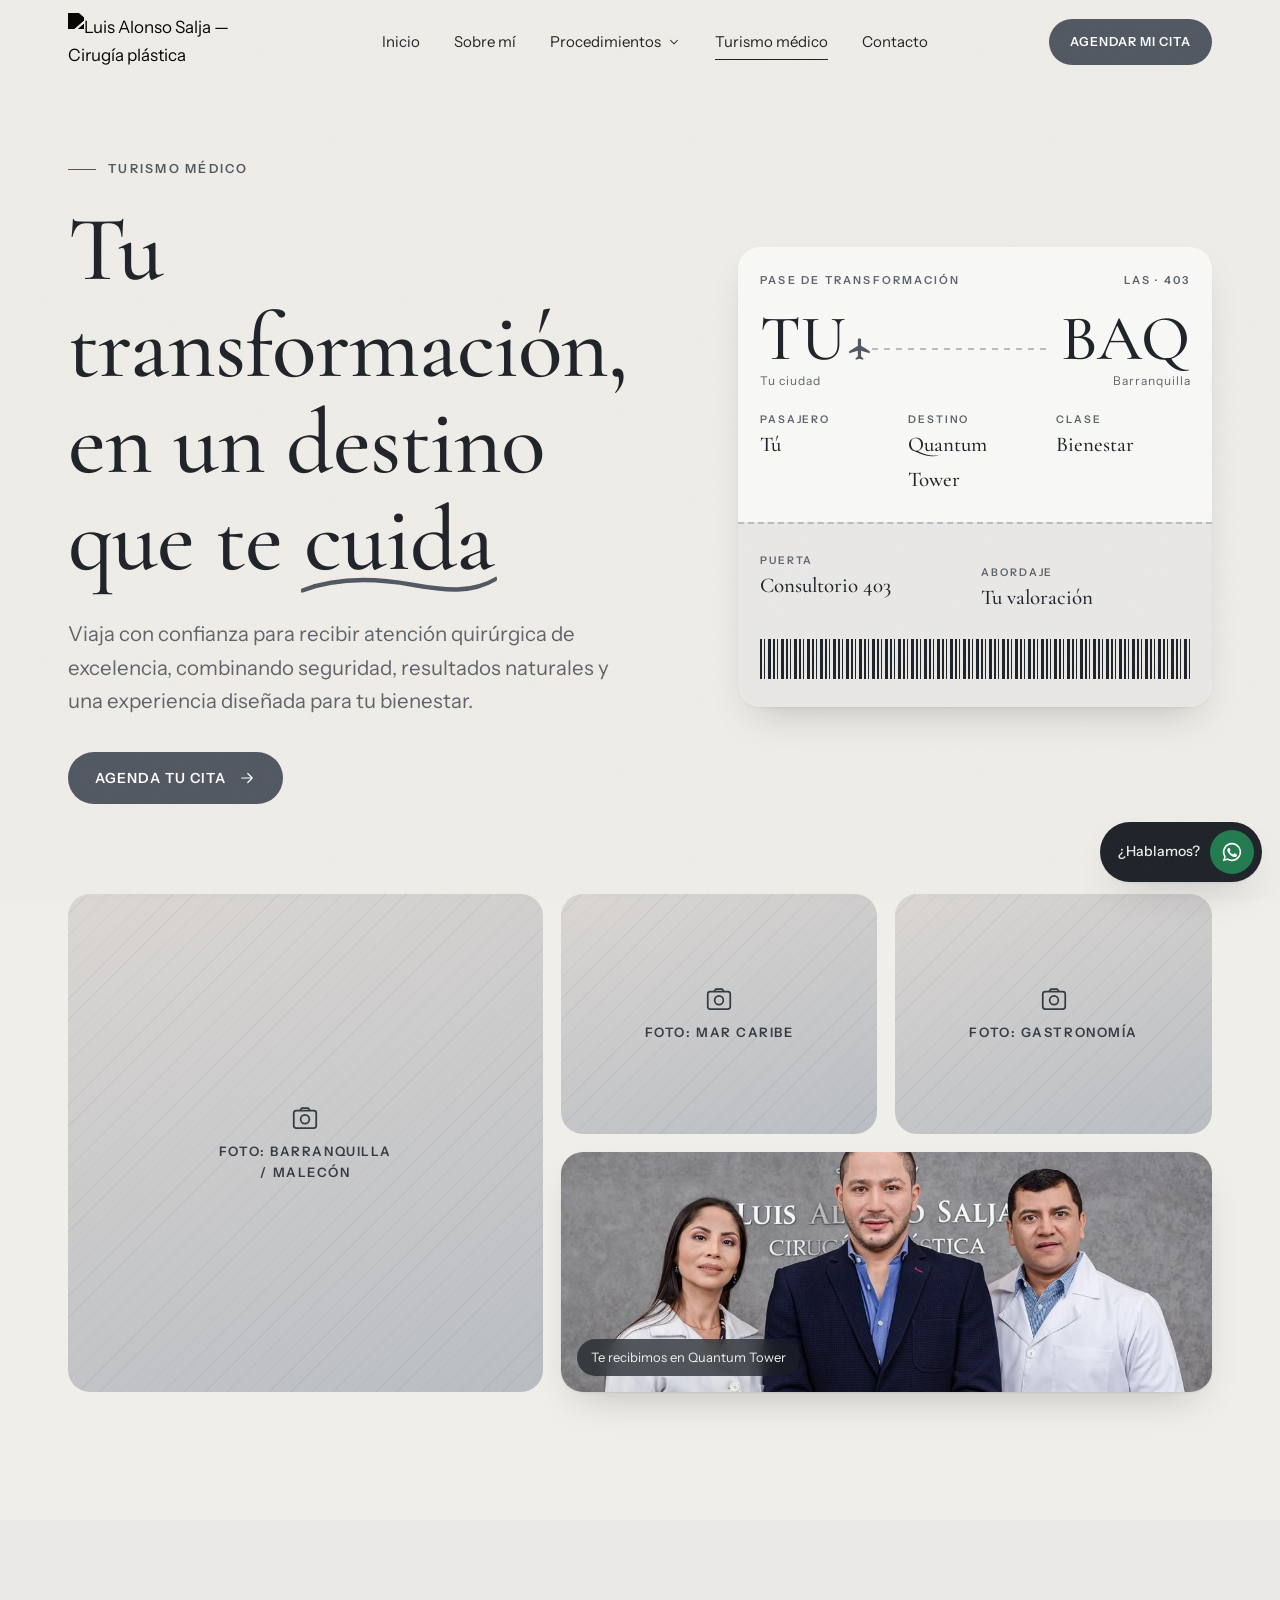
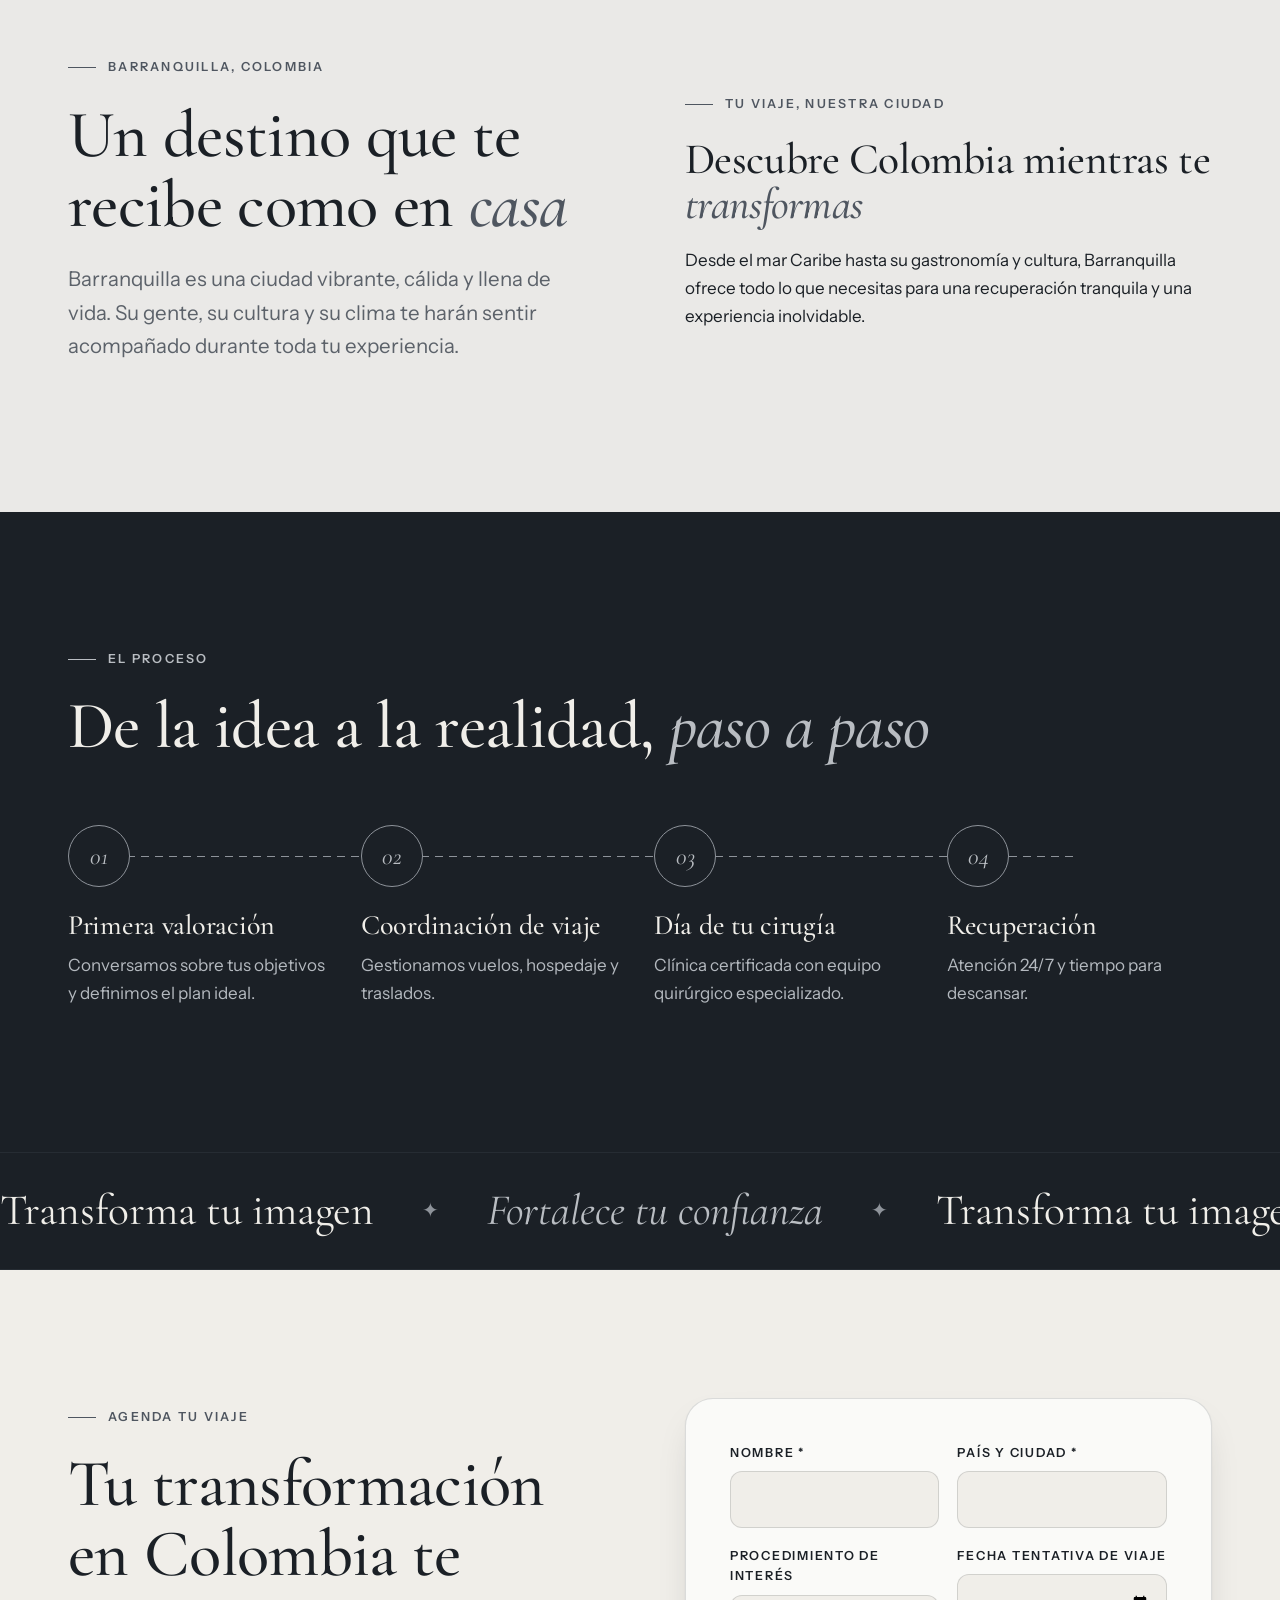
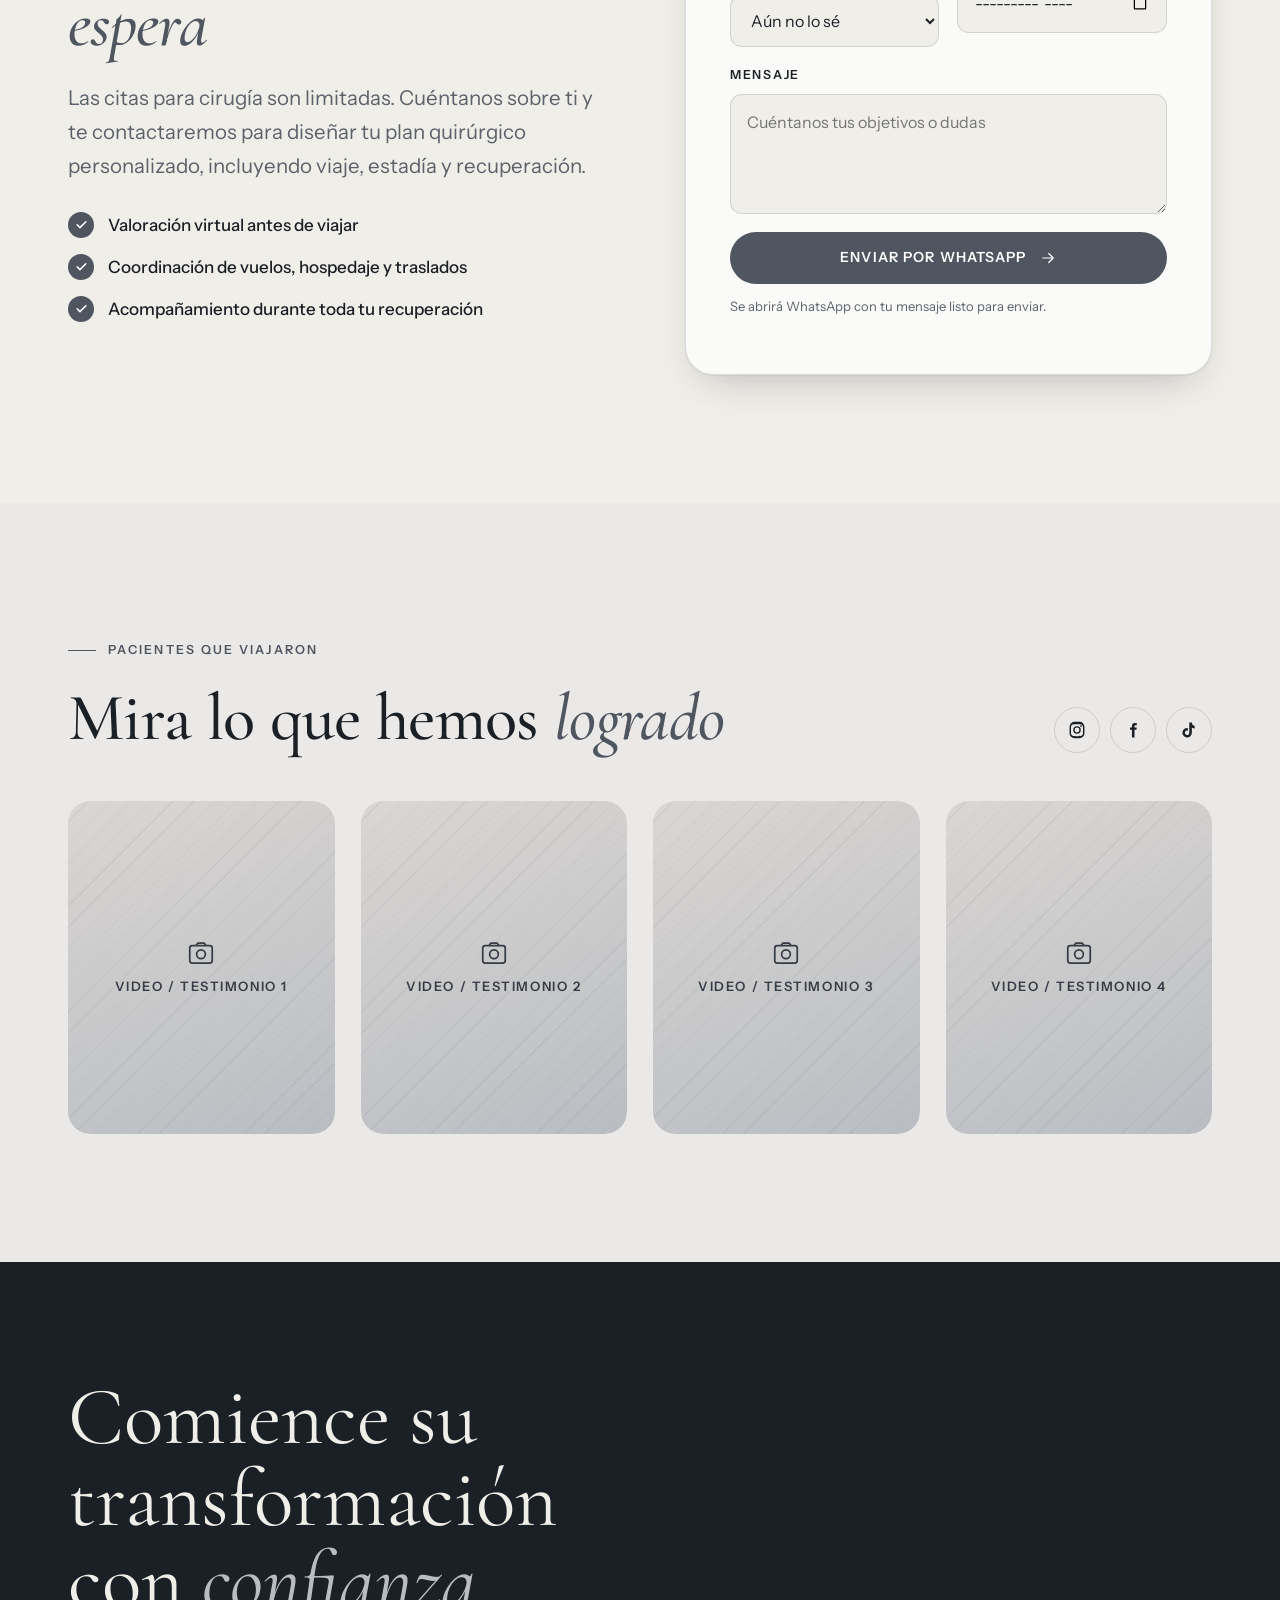
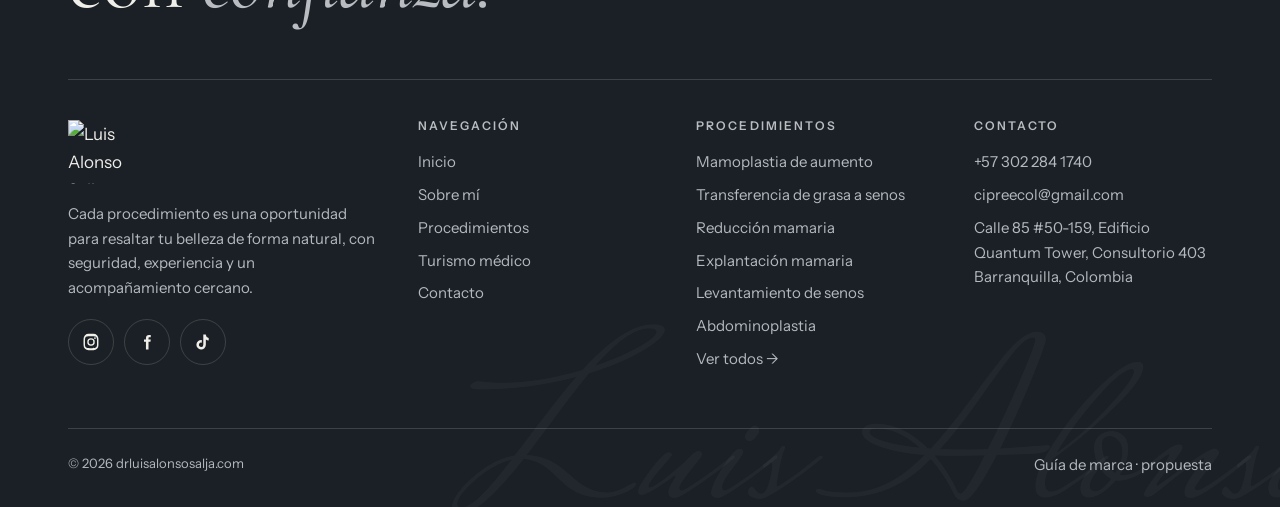
==== turismo-medico.html @ b52886ee "Propuesta web Grafito & Plata para el Dr. Luis Alonso Salja Sitio estático de 15 páginas: home visua" ====
<!DOCTYPE html>
<html lang="es-CO">
<head>
<meta charset="utf-8">
<meta name="viewport" content="width=device-width, initial-scale=1">
<title>Turismo Médico en Barranquilla | Dr. Luis Alonso Salja</title>
<meta name="description" content="Viaja a Barranquilla para tu cirugía plástica: valoración, coordinación de viaje, cirugía en clínica certificada y recuperación con atención 24/7.">
<meta property="og:title" content="Turismo Médico en Barranquilla | Dr. Luis Alonso Salja">
<meta property="og:description" content="Viaja a Barranquilla para tu cirugía plástica: valoración, coordinación de viaje, cirugía en clínica certificada y recuperación con atención 24/7.">
<meta property="og:type" content="website">
<meta name="theme-color" content="#1B2026">
<link rel="icon" href="https://drluisalonsosalja.com/wp-content/uploads/2026/07/cropped-IMG_6256-32x32.png">
<link rel="preconnect" href="https://fonts.googleapis.com">
<link rel="preconnect" href="https://fonts.gstatic.com" crossorigin>
<link href="https://fonts.googleapis.com/css2?family=Cormorant+Garamond:ital,wght@0,400;0,500;0,600;1,400;1,500&family=Instrument+Sans:wght@400;500;600&family=Mrs+Saint+Delafield&display=swap" rel="stylesheet">
<link rel="stylesheet" href="css/style.css">
</head>
<body class="">
<a class="skip" href="#main">Saltar al contenido</a>
<header class="header">
  <div class="wrap header__in">
    <a class="brand" href="index.html" aria-label="Dr. Luis Alonso Salja — Inicio">
      <img src="https://drluisalonsosalja.com/wp-content/uploads/2026/07/Logo_blanco-removebg-preview.png" alt="Luis Alonso Salja — Cirugía plástica" width="200" height="60">
    </a>
    <nav class="nav" aria-label="Principal"><a href="index.html">Inicio</a><a href="sobre-mi.html">Sobre mí</a><div class="nav__drop"><button type="button" aria-haspopup="true" onclick="location.href='procedimientos.html'">Procedimientos <svg viewBox="0 0 24 24" fill="none" stroke="currentColor" stroke-width="1.8" stroke-linecap="round" aria-hidden="true"><path d="M6 9l6 6 6-6"/></svg></button><div class="mega"><div><h4>Estética mamaria</h4><a href="mamoplastia-de-aumento.html">Mamoplastia de aumento</a><a href="transferencia-de-grasa-a-senos.html">Transferencia de grasa a senos</a><a href="reduccion-mamaria.html">Reducción mamaria</a><a href="explantacion-mamaria.html">Explantación mamaria</a><a href="mastopexia-levantamiento-de-senos.html">Levantamiento de senos</a></div><div><h4>Contorno corporal</h4><a href="abdominoplastia.html">Abdominoplastia</a><a href="liposuccion.html">Liposucción</a><a href="transferencia-de-grasa-a-gluteos.html">Transferencia de grasa a glúteos</a><a href="retraccion-de-piel-y-contorno-corporal.html">Retracción de piel y contorno corporal</a></div></div></div><a href="turismo-medico.html" aria-current="page">Turismo médico</a><a href="contacto.html">Contacto</a></nav>
    <a class="btn btn--bronze header__cta" href="https://wa.link/kxknj8" target="_blank" rel="noopener">Agendar mi cita</a>
    <button class="burger" type="button" aria-label="Abrir menú" aria-expanded="false" aria-controls="drawer"><span></span></button>
  </div>
</header>
<div class="drawer" id="drawer" aria-hidden="true">
  <button class="drawer__close" type="button" aria-label="Cerrar menú">×</button>
  <nav aria-label="Menú móvil">
    <a href="index.html">Inicio</a>
    <a href="sobre-mi.html">Sobre <em>mí</em></a>
    <details><summary>Procedimientos</summary><a href="procedimientos.html">Ver todos</a><a href="mamoplastia-de-aumento.html">Mamoplastia de aumento</a><a href="transferencia-de-grasa-a-senos.html">Transferencia de grasa a senos</a><a href="reduccion-mamaria.html">Reducción mamaria</a><a href="explantacion-mamaria.html">Explantación mamaria</a><a href="mastopexia-levantamiento-de-senos.html">Levantamiento de senos</a><a href="abdominoplastia.html">Abdominoplastia</a><a href="liposuccion.html">Liposucción</a><a href="transferencia-de-grasa-a-gluteos.html">Transferencia de grasa a glúteos</a><a href="retraccion-de-piel-y-contorno-corporal.html">Retracción de piel y contorno corporal</a></details>
    <a href="turismo-medico.html">Turismo <em>médico</em></a>
    <a href="contacto.html">Contacto</a>
  </nav>
  <a class="btn btn--bronze" href="https://wa.link/kxknj8" target="_blank" rel="noopener">Agendar mi cita <svg viewBox="0 0 24 24" fill="none" stroke="currentColor" stroke-width="1.6" stroke-linecap="round" stroke-linejoin="round" aria-hidden="true"><path d="M5 12h14M13 6l6 6-6 6"/></svg></a>
  <div class="drawer__foot">+57 302 284 1740<br>Calle 85 #50-159, Edificio Quantum Tower, Consultorio 403, Barranquilla</div>
</div>

<main id="main">

<section class="page-hero">
  <div class="wrap split split--wide">
    <div>
      <span class="eyebrow">Turismo médico</span>
      <h1 class="rv">Tu transformación, en un destino que te <span class="scribble">cuida<svg viewBox="0 0 300 20" preserveAspectRatio="none" aria-hidden="true"><path d="M3 14 C 60 4, 120 6, 170 10 S 260 16, 297 6"/></svg></span></h1>
      <p class="lead rv rv-d1" style="margin:28px 0 34px">Viaja con confianza para recibir atención quirúrgica de excelencia, combinando seguridad, resultados naturales y una experiencia diseñada para tu bienestar.</p>
      <a class="btn btn--bronze rv rv-d2" href="#agenda">Agenda tu cita <svg viewBox="0 0 24 24" fill="none" stroke="currentColor" stroke-width="1.6" stroke-linecap="round" stroke-linejoin="round" aria-hidden="true"><path d="M5 12h14M13 6l6 6-6 6"/></svg></a>
    </div>
    <div class="pass rv rv-d2" aria-label="Pase de abordar ilustrativo hacia Barranquilla">
      <div class="pass__main">
        <div class="pass__top"><span>Pase de transformación</span><span>LAS · 403</span></div>
        <div class="pass__route"><div><b>TU</b><small>Tu ciudad</small></div><div class="pass__plane"><svg viewBox="0 0 24 24" aria-hidden="true"><path d="M21 16v-2l-8-5V3.5a1.5 1.5 0 0 0-3 0V9l-8 5v2l8-2.5V19l-2 1.5V22l3.5-1 3.5 1v-1.5L13 19v-5.5l8 2.5z"/></svg></div><div style="text-align:right"><b>BAQ</b><small>Barranquilla</small></div></div>
        <div class="pass__meta"><div><span>Pasajero</span><b>Tú</b></div><div><span>Destino</span><b>Quantum Tower</b></div><div><span>Clase</span><b>Bienestar</b></div></div>
      </div>
      <div class="pass__stub"><div><span>Puerta</span><b>Consultorio 403</b></div><div><span>Abordaje</span><b>Tu valoración</b></div><div class="barcode" aria-hidden="true"></div></div>
    </div>
  </div>
</section>
<section class="section" style="padding-top:20px">
  <div class="wrap">
    <div class="mosaic rv">
      <div class="ph "><span><svg viewBox="0 0 24 24" aria-hidden="true"><rect x="3" y="6" width="18" height="14" rx="2"/><circle cx="12" cy="13" r="3.5"/><path d="M8 6l1.5-2h5L16 6"/></svg>Foto: Barranquilla / malecón</span></div>
      <div class="ph "><span><svg viewBox="0 0 24 24" aria-hidden="true"><rect x="3" y="6" width="18" height="14" rx="2"/><circle cx="12" cy="13" r="3.5"/><path d="M8 6l1.5-2h5L16 6"/></svg>Foto: mar Caribe</span></div>
      <div class="ph "><span><svg viewBox="0 0 24 24" aria-hidden="true"><rect x="3" y="6" width="18" height="14" rx="2"/><circle cx="12" cy="13" r="3.5"/><path d="M8 6l1.5-2h5L16 6"/></svg>Foto: gastronomía</span></div>
      <figure class="photo-frame" style="margin:0"><img src="assets/img/consultorio/equipo-trio.jpg" alt="El Dr. Luis Alonso Salja con parte de su equipo en el consultorio" loading="lazy" width="1024" height="819" style="object-position:50% 30%"><figcaption>Te recibimos en Quantum Tower</figcaption></figure>
    </div>
  </div>
</section>
<section class="section stone">
  <div class="wrap split">
    <div>
      <span class="eyebrow">Barranquilla, Colombia</span>
      <h2 class="rv">Un destino que te recibe como en <em>casa</em></h2>
      <p class="lead rv rv-d1" style="margin-top:22px">Barranquilla es una ciudad vibrante, cálida y llena de vida. Su gente, su cultura y su clima te harán sentir acompañado durante toda tu experiencia.</p>
    </div>
    <div>
      <span class="eyebrow">Tu viaje, nuestra ciudad</span>
      <h3 class="rv" style="font-size:clamp(30px,3.4vw,44px)">Descubre Colombia mientras te <em>transformas</em></h3>
      <p class="rv rv-d1" style="margin-top:18px">Desde el mar Caribe hasta su gastronomía y cultura, Barranquilla ofrece todo lo que necesitas para una recuperación tranquila y una experiencia inolvidable.</p>
    </div>
  </div>
</section>
<section class="section dark">
  <div class="wrap">
    <span class="eyebrow">El proceso</span>
    <h2 class="rv">De la idea a la realidad, <em>paso a paso</em></h2>
    <div class="route">
      <div class="route__step rv"><span class="route__dot">01</span><h3>Primera valoración</h3><p>Conversamos sobre tus objetivos y definimos el plan ideal.</p></div>
      <div class="route__step rv rv-d1"><span class="route__dot">02</span><h3>Coordinación de viaje</h3><p>Gestionamos vuelos, hospedaje y traslados.</p></div>
      <div class="route__step rv rv-d2"><span class="route__dot">03</span><h3>Día de tu cirugía</h3><p>Clínica certificada con equipo quirúrgico especializado.</p></div>
      <div class="route__step rv rv-d3"><span class="route__dot">04</span><h3>Recuperación</h3><p>Atención 24/7 y tiempo para descansar.</p></div>
    </div>
  </div>
</section>
<div class="marquee" aria-hidden="true"><div class="marquee__track"><span>Transforma tu imagen</span><span>Fortalece tu confianza</span><span>Transforma tu imagen</span><span>Fortalece tu confianza</span><span>Transforma tu imagen</span><span>Fortalece tu confianza</span><span>Transforma tu imagen</span><span>Fortalece tu confianza</span></div></div>
<section class="section" id="agenda">
  <div class="wrap split" style="align-items:start">
    <div>
      <span class="eyebrow">Agenda tu viaje</span>
      <h2 class="rv">Tu transformación en Colombia te <em>espera</em></h2>
      <p class="lead rv rv-d1" style="margin-top:22px">Las citas para cirugía son limitadas. Cuéntanos sobre ti y te contactaremos para diseñar tu plan quirúrgico personalizado, incluyendo viaje, estadía y recuperación.</p>
      <ul class="checks"><li>Valoración virtual antes de viajar</li><li>Coordinación de vuelos, hospedaje y traslados</li><li>Acompañamiento durante toda tu recuperación</li></ul>
    </div>
    <div class="form-card rv rv-d1">
      <form class="form" data-wa="Hola, quiero planear mi viaje para cirugía con el Dr. Luis Alonso Salja." novalidate>
        <div class="field"><label for="t-nombre">Nombre *</label><input id="t-nombre" name="nombre" autocomplete="name" required><span class="err">Escribe tu nombre.</span></div>
        <div class="field"><label for="t-pais">País y ciudad *</label><input id="t-pais" name="pais" autocomplete="country-name" required><span class="err">Cuéntanos desde dónde viajas.</span></div>
        <div class="field"><label for="t-proc">Procedimiento de interés</label><select id="t-proc" name="procedimiento"><option value="">Aún no lo sé</option><option>Mamoplastia de aumento</option><option>Transferencia de grasa a senos</option><option>Reducción mamaria</option><option>Explantación mamaria</option><option>Levantamiento de senos</option><option>Abdominoplastia</option><option>Liposucción</option><option>Transferencia de grasa a glúteos</option><option>Retracción de piel y contorno corporal</option></select></div>
        <div class="field"><label for="t-fecha">Fecha tentativa de viaje</label><input id="t-fecha" name="fecha" type="month"></div>
        <div class="field field--full"><label for="t-msg">Mensaje</label><textarea id="t-msg" name="mensaje" placeholder="Cuéntanos tus objetivos o dudas"></textarea></div>
        <div class="field field--full"><button class="btn btn--bronze" type="submit">Enviar por WhatsApp <svg viewBox="0 0 24 24" fill="none" stroke="currentColor" stroke-width="1.6" stroke-linecap="round" stroke-linejoin="round" aria-hidden="true"><path d="M5 12h14M13 6l6 6-6 6"/></svg></button><p class="form-note">Se abrirá WhatsApp con tu mensaje listo para enviar.</p></div>
      </form>
    </div>
  </div>
</section>
<section class="section stone">
  <div class="wrap">
    <div class="proc-head">
      <div><span class="eyebrow">Pacientes que viajaron</span><h2 class="rv">Mira lo que hemos <em>logrado</em></h2></div>
      <div class="social" style="margin:0"><a href="https://www.instagram.com/drluisalonsosalja/" target="_blank" rel="noopener" aria-label="Instagram" style="border-color:var(--line)"><svg viewBox="0 0 24 24" aria-hidden="true" style="fill:var(--ink)"><path d="M12 7a5 5 0 1 0 0 10 5 5 0 0 0 0-10zm0 8.2a3.2 3.2 0 1 1 0-6.4 3.2 3.2 0 0 1 0 6.4zM17.3 5.5a1.2 1.2 0 1 0 0 2.4 1.2 1.2 0 0 0 0-2.4zM21.9 7.8a6.9 6.9 0 0 0-1.9-4.9A6.9 6.9 0 0 0 15.1 1C13.2.9 10.8.9 8.9 1A6.9 6.9 0 0 0 4 2.9 6.9 6.9 0 0 0 2.1 7.8c-.1 1.9-.1 6.5 0 8.4A6.9 6.9 0 0 0 4 21.1 6.9 6.9 0 0 0 8.9 23c1.9.1 4.3.1 6.2 0a6.9 6.9 0 0 0 4.9-1.9 6.9 6.9 0 0 0 1.9-4.9c.1-1.9.1-6.5 0-8.4zM19.6 18a3.2 3.2 0 0 1-1.8 1.8c-1.3.5-4.3.4-5.8.4s-4.5.1-5.8-.4A3.2 3.2 0 0 1 4.4 18c-.5-1.3-.4-4.3-.4-5.8s-.1-4.5.4-5.8A3.2 3.2 0 0 1 6.2 4.6c1.3-.5 4.3-.4 5.8-.4s4.5-.1 5.8.4a3.2 3.2 0 0 1 1.8 1.8c.5 1.3.4 4.3.4 5.8s.1 4.5-.4 5.8z"/></svg></a><a href="https://www.facebook.com/profile.php?id=61586667602110" target="_blank" rel="noopener" aria-label="Facebook" style="border-color:var(--line)"><svg viewBox="0 0 24 24" aria-hidden="true" style="fill:var(--ink)"><path d="M14 8.5V6.8c0-.8.2-1.3 1.4-1.3H17V2.6c-.3 0-1.3-.1-2.4-.1-2.4 0-4 1.4-4 4.1v1.9H8v3.2h2.6V22H14V11.7h2.6l.4-3.2H14z"/></svg></a><a href="https://vm.tiktok.com/ZS9FEAf14N6Ye-n8pZ0/" target="_blank" rel="noopener" aria-label="TikTok" style="border-color:var(--line)"><svg viewBox="0 0 24 24" aria-hidden="true" style="fill:var(--ink)"><path d="M19.6 6.7a4.8 4.8 0 0 1-3.8-4.2V2h-3.4v13.6a2.9 2.9 0 1 1-2-2.7V9.4a6.3 6.3 0 1 0 5.4 6.2V8.7a8.2 8.2 0 0 0 3.8 1.2V6.7z"/></svg></a></div>
    </div>
    <div class="pgrid" style="grid-template-columns:repeat(auto-fit,minmax(220px,1fr))">
      <div style="aspect-ratio:4/5;border-radius:var(--r);overflow:hidden"><div class="ph "><span><svg viewBox="0 0 24 24" aria-hidden="true"><rect x="3" y="6" width="18" height="14" rx="2"/><circle cx="12" cy="13" r="3.5"/><path d="M8 6l1.5-2h5L16 6"/></svg>Video / testimonio 1</span></div></div>
      <div style="aspect-ratio:4/5;border-radius:var(--r);overflow:hidden"><div class="ph "><span><svg viewBox="0 0 24 24" aria-hidden="true"><rect x="3" y="6" width="18" height="14" rx="2"/><circle cx="12" cy="13" r="3.5"/><path d="M8 6l1.5-2h5L16 6"/></svg>Video / testimonio 2</span></div></div>
      <div style="aspect-ratio:4/5;border-radius:var(--r);overflow:hidden"><div class="ph "><span><svg viewBox="0 0 24 24" aria-hidden="true"><rect x="3" y="6" width="18" height="14" rx="2"/><circle cx="12" cy="13" r="3.5"/><path d="M8 6l1.5-2h5L16 6"/></svg>Video / testimonio 3</span></div></div>
      <div style="aspect-ratio:4/5;border-radius:var(--r);overflow:hidden"><div class="ph "><span><svg viewBox="0 0 24 24" aria-hidden="true"><rect x="3" y="6" width="18" height="14" rx="2"/><circle cx="12" cy="13" r="3.5"/><path d="M8 6l1.5-2h5L16 6"/></svg>Video / testimonio 4</span></div></div>
    </div>
  </div>
</section>

</main>
<footer class="footer">
  <div class="wrap">
    <p class="footer__big">Comience su transformación con <em>confianza.</em></p>
    <div class="footer__grid">
      <div>
        <div class="footer__logo"><img src="https://drluisalonsosalja.com/wp-content/uploads/2026/07/Logo_blanco-removebg-preview.png" alt="Luis Alonso Salja — Cirugía plástica" width="84" height="64"></div>
        <p>Cada procedimiento es una oportunidad para resaltar tu belleza de forma natural, con seguridad, experiencia y un acompañamiento cercano.</p>
        <div class="social">
          <a href="https://www.instagram.com/drluisalonsosalja/" target="_blank" rel="noopener" aria-label="Instagram"><svg viewBox="0 0 24 24" aria-hidden="true"><path d="M12 7a5 5 0 1 0 0 10 5 5 0 0 0 0-10zm0 8.2a3.2 3.2 0 1 1 0-6.4 3.2 3.2 0 0 1 0 6.4zM17.3 5.5a1.2 1.2 0 1 0 0 2.4 1.2 1.2 0 0 0 0-2.4zM21.9 7.8a6.9 6.9 0 0 0-1.9-4.9A6.9 6.9 0 0 0 15.1 1C13.2.9 10.8.9 8.9 1A6.9 6.9 0 0 0 4 2.9 6.9 6.9 0 0 0 2.1 7.8c-.1 1.9-.1 6.5 0 8.4A6.9 6.9 0 0 0 4 21.1 6.9 6.9 0 0 0 8.9 23c1.9.1 4.3.1 6.2 0a6.9 6.9 0 0 0 4.9-1.9 6.9 6.9 0 0 0 1.9-4.9c.1-1.9.1-6.5 0-8.4zM19.6 18a3.2 3.2 0 0 1-1.8 1.8c-1.3.5-4.3.4-5.8.4s-4.5.1-5.8-.4A3.2 3.2 0 0 1 4.4 18c-.5-1.3-.4-4.3-.4-5.8s-.1-4.5.4-5.8A3.2 3.2 0 0 1 6.2 4.6c1.3-.5 4.3-.4 5.8-.4s4.5-.1 5.8.4a3.2 3.2 0 0 1 1.8 1.8c.5 1.3.4 4.3.4 5.8s.1 4.5-.4 5.8z"/></svg></a>
          <a href="https://www.facebook.com/profile.php?id=61586667602110" target="_blank" rel="noopener" aria-label="Facebook"><svg viewBox="0 0 24 24" aria-hidden="true"><path d="M14 8.5V6.8c0-.8.2-1.3 1.4-1.3H17V2.6c-.3 0-1.3-.1-2.4-.1-2.4 0-4 1.4-4 4.1v1.9H8v3.2h2.6V22H14V11.7h2.6l.4-3.2H14z"/></svg></a>
          <a href="https://vm.tiktok.com/ZS9FEAf14N6Ye-n8pZ0/" target="_blank" rel="noopener" aria-label="TikTok"><svg viewBox="0 0 24 24" aria-hidden="true"><path d="M19.6 6.7a4.8 4.8 0 0 1-3.8-4.2V2h-3.4v13.6a2.9 2.9 0 1 1-2-2.7V9.4a6.3 6.3 0 1 0 5.4 6.2V8.7a8.2 8.2 0 0 0 3.8 1.2V6.7z"/></svg></a>
        </div>
      </div>
      <div><h4>Navegación</h4><ul><li><a href="index.html">Inicio</a></li><li><a href="sobre-mi.html">Sobre mí</a></li><li><a href="procedimientos.html">Procedimientos</a></li><li><a href="turismo-medico.html">Turismo médico</a></li><li><a href="contacto.html">Contacto</a></li></ul></div>
      <div><h4>Procedimientos</h4><ul><li><a href="mamoplastia-de-aumento.html">Mamoplastia de aumento</a></li><li><a href="transferencia-de-grasa-a-senos.html">Transferencia de grasa a senos</a></li><li><a href="reduccion-mamaria.html">Reducción mamaria</a></li><li><a href="explantacion-mamaria.html">Explantación mamaria</a></li><li><a href="mastopexia-levantamiento-de-senos.html">Levantamiento de senos</a></li><li><a href="abdominoplastia.html">Abdominoplastia</a></li><li><a href="procedimientos.html">Ver todos →</a></li></ul></div>
      <div><h4>Contacto</h4><ul>
        <li><a href="tel:+573022841740">+57 302 284 1740</a></li>
        <li><a href="mailto:cipreecol@gmail.com">cipreecol@gmail.com</a></li>
        <li>Calle 85 #50-159, Edificio Quantum Tower, Consultorio 403<br>Barranquilla, Colombia</li>
      </ul></div>
    </div>
    <div class="footer__bottom"><span>© <span data-year>2026</span> drluisalonsosalja.com</span><a href="guia-de-marca.html">Guía de marca · propuesta</a></div>
  </div>
  <div class="footer__mark" aria-hidden="true">Luis Alonso</div>
</footer>
<a class="wa-float" href="https://wa.link/kxknj8" target="_blank" rel="noopener" aria-label="Escríbenos por WhatsApp"><span>¿Hablamos?</span><i><svg viewBox="0 0 24 24" aria-hidden="true"><path d="M12 2a10 10 0 0 0-8.6 15.1L2 22l5-1.3A10 10 0 1 0 12 2zm0 18.2a8.2 8.2 0 0 1-4.2-1.2l-.3-.2-3 .8.8-2.9-.2-.3A8.2 8.2 0 1 1 12 20.2zm4.5-6.1c-.2-.1-1.5-.7-1.7-.8-.2-.1-.4-.1-.6.1l-.8 1c-.1.2-.3.2-.5.1a6.7 6.7 0 0 1-3.3-2.9c-.2-.4.2-.4.7-1.3.1-.2 0-.3 0-.4l-.8-1.8c-.2-.5-.4-.4-.6-.4h-.5a1 1 0 0 0-.7.3 3 3 0 0 0-.9 2.2 5.2 5.2 0 0 0 1.1 2.7 11.8 11.8 0 0 0 4.5 4c1.7.7 2.3.8 3.2.6.5-.1 1.5-.6 1.7-1.2.2-.6.2-1.1.2-1.2-.1-.1-.3-.2-.5-.3z"/></svg></i></a>
<div class="cursor-preview" aria-hidden="true"><div></div></div>
<script src="js/main.js" defer></script>

</body>
</html>
---- css/style.css ----
/* =========================================================
   Dr. Luis Alonso Salja — Propuesta "Grafito & Plata"
   Paleta derivada de la marca real (sitio + Instagram)
   ========================================================= */

:root {
  /* Color — grises de la marca (logo plateado, estuco del consultorio, sitio actual) */
  --ink: #1B2026;          /* grafito (texto, fondos oscuros) — color actual del sitio */
  --ink-2: #262C33;
  --paper: #F0EEE9;        /* blanco nube (fondo principal) */
  --paper-2: #EAE9E7;      /* niebla — color actual del sitio */
  --stone: #DAD6D3;        /* gris cálido — color actual del sitio */
  --sand: #B9BDC2;         /* plata (como el logo del consultorio) */
  --clay: #8E939A;         /* gris frío — color actual del sitio */
  --bronze: #4F5660;       /* gris acero: acento / CTA */
  --bronze-2: #363C44;
  --muted: #5C626A;
  --paper-dim: #B4B9BF;    /* texto secundario sobre grafito */
  --line: rgba(27, 32, 38, .14);
  --line-light: rgba(240, 238, 233, .16);
  --wa: #1F7A4D;

  /* Tipografía */
  --serif: "Cormorant Garamond", Georgia, "Times New Roman", serif;
  --sans: "Instrument Sans", system-ui, -apple-system, "Segoe UI", sans-serif;
  --hand: "Mrs Saint Delafield", "Brush Script MT", cursive;

  /* Espaciado / forma */
  --gutter: clamp(16px, 4vw, 48px);
  --max: 1240px;
  --r: 22px;
  --r-sm: 12px;
  --ease: cubic-bezier(.2, .7, .1, 1);
  --shadow: 0 1px 2px rgba(27, 32, 38, .06), 0 18px 40px -18px rgba(27, 32, 38, .28);
}

*, *::before, *::after { box-sizing: border-box; }
html { scroll-behavior: smooth; -webkit-text-size-adjust: 100%; }
body {
  margin: 0;
  background: var(--paper);
  color: var(--ink);
  font-family: var(--sans);
  font-size: 17px;
  line-height: 1.65;
  -webkit-font-smoothing: antialiased;
  overflow-x: hidden;
}
/* Grano de papel: le quita el look "digital plano" */
body::before {
  content: "";
  position: fixed; inset: 0;
  pointer-events: none;
  z-index: 100;
  opacity: .07;
  background-image: url("data:image/svg+xml,%3Csvg xmlns='http://www.w3.org/2000/svg' width='180' height='180'%3E%3Cfilter id='n'%3E%3CfeTurbulence type='fractalNoise' baseFrequency='.85' numOctaves='3' stitchTiles='stitch'/%3E%3C/filter%3E%3Crect width='100%25' height='100%25' filter='url(%23n)'/%3E%3C/svg%3E");
}
img { max-width: 100%; display: block; }
a { color: inherit; }
button { font: inherit; color: inherit; }
::selection { background: var(--bronze); color: var(--paper); }
:focus-visible { outline: 2px solid var(--bronze); outline-offset: 3px; border-radius: 4px; }

.skip { position: absolute; left: -999px; top: 8px; background: var(--ink); color: var(--paper); padding: 10px 16px; border-radius: 8px; z-index: 200; }
.skip:focus { left: 8px; }

.wrap { width: 100%; max-width: var(--max); margin: 0 auto; padding: 0 var(--gutter); }
.section { padding: clamp(72px, 10vw, 140px) 0; position: relative; }
.section--tight { padding: clamp(48px, 7vw, 88px) 0; }
.dark { background: var(--ink); color: var(--paper); }
.dark .muted, .dark p { color: var(--paper-dim); }
.stone { background: var(--paper-2); }

/* ---------- Tipografía ---------- */
h1, h2, h3, h4 { font-family: var(--serif); font-weight: 500; line-height: 1.05; margin: 0; letter-spacing: -.01em; }
h1 { font-size: clamp(44px, 7.2vw, 104px); }
h2 { font-size: clamp(36px, 5.2vw, 72px); }
h3 { font-size: clamp(26px, 3vw, 38px); }
h4 { font-size: 24px; }
em, .it { font-style: italic; }
h1 em, h2 em, h3 em { color: var(--bronze); font-weight: 500; }
.dark h1 em, .dark h2 em, .dark h3 em { color: var(--sand); }
p { margin: 0 0 1em; }
.lead { font-size: clamp(18px, 1.6vw, 21px); color: var(--muted); max-width: 56ch; }
.muted { color: var(--muted); }
.eyebrow {
  display: inline-flex; align-items: center; gap: 12px;
  font-family: var(--sans); font-size: 12.5px; font-weight: 600;
  letter-spacing: .18em; text-transform: uppercase; color: var(--bronze);
  margin-bottom: 22px;
}
.eyebrow::before { content: ""; width: 28px; height: 1px; background: currentColor; }
.dark .eyebrow { color: var(--sand); }
.hand { font-family: var(--hand); font-weight: 400; font-size: clamp(44px, 5vw, 64px); line-height: 1; color: var(--bronze); }
.dark .hand { color: var(--sand); }

/* Subrayado dibujado a mano */
.scribble { position: relative; white-space: nowrap; display: inline-block; }
.scribble svg { position: absolute; left: -2%; bottom: -.12em; width: 104%; height: .32em; overflow: visible; }
.scribble path { fill: none; stroke: var(--bronze); stroke-width: 3; stroke-linecap: round; stroke-dasharray: 420; stroke-dashoffset: 420; transition: stroke-dashoffset 1.4s var(--ease) .5s; }
.dark .scribble path { stroke: var(--sand); }
.is-in .scribble path, .scribble.is-in path { stroke-dashoffset: 0; }

/* ---------- Botones ---------- */
.btn {
  --bg: var(--ink); --fg: var(--paper);
  display: inline-flex; align-items: center; justify-content: center; gap: 12px;
  min-height: 52px; padding: 0 26px;
  border-radius: 999px; border: 1px solid transparent;
  background: var(--bg); color: var(--fg);
  font-family: var(--sans); font-size: 14px; font-weight: 600; letter-spacing: .08em; text-transform: uppercase;
  text-decoration: none; cursor: pointer;
  transition: transform .25s var(--ease), background .25s, color .25s, border-color .25s;
}
.btn svg { width: 18px; height: 18px; transition: transform .3s var(--ease); }
.btn:hover svg { transform: translateX(4px); }
.btn:hover { transform: translateY(-2px); }
.btn--bronze { --bg: var(--bronze); --fg: #fff; }
.btn--bronze:hover { --bg: var(--bronze-2); }
.btn--ghost { --bg: transparent; --fg: var(--ink); border-color: var(--ink); }
.btn--ghost:hover { --bg: var(--ink); --fg: var(--paper); }
.dark .btn--ghost { --fg: var(--paper); border-color: var(--paper-dim); }
.dark .btn--ghost:hover { --bg: var(--paper); --fg: var(--ink); }
.btn--light { --bg: var(--paper); --fg: var(--ink); }
.link-arrow { display: inline-flex; align-items: center; gap: 10px; font-weight: 600; font-size: 14px; letter-spacing: .08em; text-transform: uppercase; text-decoration: none; border-bottom: 1px solid currentColor; padding-bottom: 4px; }
.link-arrow svg { width: 16px; height: 16px; transition: transform .3s var(--ease); }
.link-arrow:hover svg { transform: translateX(4px); }
.btn-row { display: flex; flex-wrap: wrap; gap: 14px; align-items: center; }

/* ---------- Header ---------- */
.header {
  position: fixed; top: 0; left: 0; right: 0; z-index: 50;
  transition: background .35s, box-shadow .35s, transform .4s var(--ease);
}
.header.is-scrolled { background: rgba(240, 238, 233, .9); backdrop-filter: blur(14px); -webkit-backdrop-filter: blur(14px); box-shadow: 0 1px 0 var(--line); }
.header.is-hidden { transform: translateY(-100%); }
.header__in { display: flex; align-items: center; justify-content: space-between; gap: 24px; height: 84px; }
.brand { display: flex; align-items: center; gap: 12px; text-decoration: none; }
.brand img { height: 58px; width: auto; filter: brightness(0) saturate(100%); }
.brand span { display: flex; flex-direction: column; line-height: 1.05; font-family: var(--serif); font-size: 21px; letter-spacing: .06em; text-transform: uppercase; }
.brand small { font-family: var(--sans); font-size: 10px; letter-spacing: .32em; color: var(--muted); margin-top: 4px; }
.nav { display: flex; align-items: center; gap: 34px; }
.nav > a, .nav__drop > button { position: relative; font-size: 15px; text-decoration: none; background: none; border: 0; padding: 8px 0; cursor: pointer; display: inline-flex; align-items: center; gap: 6px; }
.nav > a::after, .nav__drop > button::after { content: ""; position: absolute; left: 0; right: 0; bottom: 2px; height: 1px; background: currentColor; transform: scaleX(0); transform-origin: right; transition: transform .35s var(--ease); }
.nav > a:hover::after, .nav > a[aria-current="page"]::after, .nav__drop:hover > button::after, .nav__drop > button[aria-current="page"]::after { transform: scaleX(1); transform-origin: left; }
.nav__drop { position: relative; }
.nav__drop svg { width: 14px; height: 14px; transition: transform .3s; }
.nav__drop:hover svg, .nav__drop:focus-within svg { transform: rotate(180deg); }
.mega {
  position: absolute; top: calc(100% + 14px); left: 50%; transform: translate(-50%, 8px);
  width: min(620px, 80vw); padding: 28px; border-radius: var(--r);
  background: var(--paper); box-shadow: var(--shadow); border: 1px solid var(--line);
  display: grid; grid-template-columns: 1fr 1fr; gap: 28px;
  opacity: 0; visibility: hidden; transition: opacity .25s, transform .3s var(--ease), visibility .25s;
}
.mega::before { content: ""; position: absolute; left: 0; right: 0; top: -16px; height: 16px; }
.nav__drop:hover .mega, .nav__drop:focus-within .mega { opacity: 1; visibility: visible; transform: translate(-50%, 0); }
.mega h4 { font-size: 13px; font-family: var(--sans); font-weight: 600; letter-spacing: .16em; text-transform: uppercase; color: var(--bronze); margin-bottom: 10px; }
.mega a { display: block; padding: 7px 0; text-decoration: none; font-family: var(--serif); font-size: 21px; line-height: 1.2; transition: color .2s, transform .3s var(--ease); }
.mega a:hover { color: var(--bronze); transform: translateX(4px); }
.header__cta { min-height: 46px; padding: 0 20px; font-size: 12.5px; }
.burger { display: none; width: 48px; height: 48px; border-radius: 50%; border: 1px solid var(--line); background: transparent; cursor: pointer; align-items: center; justify-content: center; }
.burger span { display: block; width: 18px; height: 1.5px; background: var(--ink); position: relative; }
.burger span::before, .burger span::after { content: ""; position: absolute; left: 0; width: 18px; height: 1.5px; background: var(--ink); }
.burger span::before { top: -6px; } .burger span::after { top: 6px; }

.drawer {
  position: fixed; inset: 0; z-index: 60; background: var(--ink); color: var(--paper);
  padding: 96px var(--gutter) 40px; display: flex; flex-direction: column; gap: 28px; overflow-y: auto;
  clip-path: circle(0 at calc(100% - 44px) 42px); transition: clip-path .6s var(--ease); visibility: hidden;
}
.drawer.is-open { clip-path: circle(150% at calc(100% - 44px) 42px); visibility: visible; }
.drawer__close { position: absolute; top: 18px; right: var(--gutter); width: 48px; height: 48px; border-radius: 50%; border: 1px solid var(--line-light); background: transparent; color: var(--paper); cursor: pointer; font-size: 26px; line-height: 1; }
.drawer nav a { display: block; font-family: var(--serif); font-size: clamp(36px, 9vw, 52px); text-decoration: none; line-height: 1.25; }
.drawer nav a em { color: var(--sand); }
.drawer details summary { list-style: none; cursor: pointer; font-family: var(--serif); font-size: clamp(36px, 9vw, 52px); line-height: 1.25; }
.drawer details summary::-webkit-details-marker { display: none; }
.drawer details a { font-size: 22px; padding: 4px 0 4px 18px; color: var(--paper-dim); }
.drawer__foot { margin-top: auto; color: var(--paper-dim); font-size: 15px; }

/* ---------- WhatsApp flotante ---------- */
.wa-float {
  position: fixed; right: 18px; bottom: 18px; z-index: 45;
  display: flex; align-items: center; gap: 10px;
  background: var(--ink); color: var(--paper); text-decoration: none;
  padding: 8px 8px 8px 18px; border-radius: 999px; box-shadow: var(--shadow);
  font-size: 14px; font-weight: 500;
  transition: transform .3s var(--ease);
}
.wa-float:hover { transform: translateY(-3px); }
.wa-float i { width: 44px; height: 44px; border-radius: 50%; background: var(--wa); display: grid; place-items: center; }
.wa-float svg { width: 22px; height: 22px; fill: #fff; }

/* ---------- Reveal ---------- */
.rv { opacity: 0; transform: translateY(28px); transition: opacity .9s var(--ease), transform .9s var(--ease); }
.rv.is-in { opacity: 1; transform: none; }
.rv-d1 { transition-delay: .08s; } .rv-d2 { transition-delay: .16s; } .rv-d3 { transition-delay: .24s; } .rv-d4 { transition-delay: .32s; }

/* ---------- Placeholder de fotos ---------- */
.ph {
  position: relative; overflow: hidden; border-radius: inherit;
  background:
    repeating-linear-gradient(135deg, transparent 0 14px, rgba(79, 86, 96, .07) 14px 15px),
    linear-gradient(160deg, var(--stone), var(--sand));
  display: grid; place-items: center; text-align: center; color: var(--bronze-2);
  width: 100%; height: 100%; min-height: 160px;
}
.ph span { display: flex; flex-direction: column; align-items: center; gap: 8px; font-size: 13px; font-weight: 600; letter-spacing: .12em; text-transform: uppercase; padding: 16px; max-width: 24ch; }
.ph svg { width: 30px; height: 30px; stroke: currentColor; fill: none; stroke-width: 1.4; }
.dark .ph { background: repeating-linear-gradient(135deg, transparent 0 14px, rgba(185, 189, 194, .08) 14px 15px), linear-gradient(160deg, #2a3038, #1b2026); color: var(--sand); }

/* =========================================================
   HOME
   ========================================================= */
.hero { padding: 140px 0 60px; position: relative; }
.hero__grid { display: grid; grid-template-columns: 1.15fr .85fr; gap: clamp(32px, 5vw, 80px); align-items: center; }
.hero h1 { margin-bottom: 28px; }
.hero h1 .line { display: block; overflow: hidden; }
.hero h1 .line > span { display: inline-block; transform: translateY(105%); transition: transform 1.1s var(--ease); }
.hero.is-in h1 .line > span { transform: none; }
.hero h1 .line:nth-child(2) > span { transition-delay: .1s; }
.hero h1 .line:nth-child(3) > span { transition-delay: .2s; }
.hero .lead { margin-bottom: 36px; }
.hero__media { position: relative; justify-self: end; width: min(100%, 460px); }
.arch { border-radius: 999px 999px var(--r) var(--r); overflow: hidden; aspect-ratio: 4 / 5.2; background: var(--stone); box-shadow: var(--shadow); }
.arch img { width: 100%; height: 100%; object-fit: cover; transform: scale(1.06); transition: transform 1.6s var(--ease); }
.hero.is-in .arch img { transform: scale(1); }
.seal { position: absolute; left: -54px; top: 46px; width: 132px; height: 132px; border-radius: 50%; background: var(--ink); color: var(--paper); display: grid; place-items: center; box-shadow: var(--shadow); }
.seal svg.ring { position: absolute; inset: 0; width: 100%; height: 100%; animation: spin 22s linear infinite; }
.seal text { font-family: var(--sans); font-size: 9.6px; letter-spacing: .26em; text-transform: uppercase; fill: var(--paper); }
.seal b { font-family: var(--serif); font-weight: 500; font-size: 30px; font-style: italic; color: var(--sand); }
@keyframes spin { to { transform: rotate(360deg); } }
.note {
  position: absolute; right: -18px; bottom: 34px; width: 206px;
  background: #FAFAF8; padding: 16px 18px 14px; border-radius: 4px; box-shadow: var(--shadow);
  transform: rotate(3deg); font-size: 14px; line-height: 1.4;
}
.note::before { content: ""; position: absolute; top: -12px; left: 50%; width: 74px; height: 24px; transform: translateX(-50%) rotate(-4deg); background: rgba(185, 189, 194, .75); }
.note .hand { font-size: 34px; display: block; margin-bottom: 2px; }
.stats { display: grid; grid-template-columns: repeat(4, 1fr); border-top: 1px solid var(--line); margin-top: clamp(56px, 7vw, 96px); }
.stat { padding: 26px 22px 6px 0; }
.stat + .stat { padding-left: 22px; border-left: 1px solid var(--line); }
.stat b { display: block; font-family: var(--serif); font-weight: 500; font-size: clamp(42px, 5vw, 64px); line-height: 1; }
.stat b sup { font-size: .5em; color: var(--bronze); margin-left: 2px; }
.stat > span { font-size: 12.5px; letter-spacing: .16em; text-transform: uppercase; color: var(--muted); font-weight: 600; }

/* Marquee */
.marquee { overflow: hidden; background: var(--ink); color: var(--paper); padding: 22px 0; border-block: 1px solid var(--ink-2); }
.marquee__track { display: flex; gap: 48px; width: max-content; animation: slide 38s linear infinite; }
.marquee span { font-family: var(--serif); font-size: clamp(28px, 3.4vw, 44px); white-space: nowrap; display: flex; align-items: center; gap: 48px; }
.marquee span:nth-child(even) { font-style: italic; color: var(--sand); }
.marquee span::after { content: "✦"; font-size: .45em; color: var(--clay); font-style: normal; }
@keyframes slide { to { transform: translateX(-50%); } }

/* Experiencia + tarjetas de credenciales */
.split { display: grid; grid-template-columns: 1fr 1fr; gap: clamp(40px, 7vw, 110px); align-items: center; }
.split--wide { grid-template-columns: 1.1fr .9fr; }
.sign { margin-top: 26px; display: flex; align-items: center; gap: 18px; }
.sign small { font-size: 12px; letter-spacing: .16em; text-transform: uppercase; color: var(--muted); font-weight: 600; line-height: 1.4; }
.cards-stack { position: relative; display: grid; gap: 18px; }
.cred {
  display: grid; grid-template-columns: 64px 1fr; gap: 20px; align-items: start;
  background: #FAFAF8; border: 1px solid var(--line); border-radius: var(--r); padding: 26px 28px;
  box-shadow: var(--shadow); transition: transform .5s var(--ease);
}
.cred:nth-child(1) { transform: rotate(-1.6deg); margin-right: 36px; }
.cred:nth-child(2) { transform: rotate(1.2deg); margin-left: 36px; }
.cred:nth-child(3) { transform: rotate(-.6deg); margin-right: 16px; }
.cred:hover { transform: rotate(0) translateY(-4px); }
.cred i { width: 64px; height: 64px; border-radius: 50%; background: var(--paper-2); display: grid; place-items: center; color: var(--bronze); }
.cred i svg { width: 28px; height: 28px; fill: none; stroke: currentColor; stroke-width: 1.3; }
.cred p { margin: 0; font-size: 16px; }

/* Índice de procedimientos */
.proc-head { display: flex; justify-content: space-between; align-items: end; gap: 32px; flex-wrap: wrap; margin-bottom: 48px; }
.tabs { display: inline-flex; padding: 5px; border-radius: 999px; border: 1px solid var(--line); background: rgba(255, 255, 255, .35); }
.tabs button { min-height: 44px; padding: 0 22px; border-radius: 999px; border: 0; background: transparent; cursor: pointer; font-size: 14px; font-weight: 600; letter-spacing: .04em; transition: background .3s, color .3s; }
.tabs button[aria-selected="true"] { background: var(--ink); color: var(--paper); }
.dark .tabs { border-color: var(--line-light); background: transparent; }
.dark .tabs button[aria-selected="true"] { background: var(--paper); color: var(--ink); }
.index-list { list-style: none; margin: 0; padding: 0; border-top: 1px solid var(--line); }
.index-list[hidden] { display: none; }
.index-list li { border-bottom: 1px solid var(--line); }
.index-list a {
  display: grid; grid-template-columns: 70px 1fr 1.1fr 48px; gap: 24px; align-items: center;
  padding: 28px 0; text-decoration: none; position: relative;
}
.index-list .n { font-family: var(--serif); font-style: italic; font-size: 22px; color: var(--bronze); }
.index-list h3 { font-size: clamp(28px, 3.4vw, 46px); transition: transform .5s var(--ease), color .3s; }
.index-list p { margin: 0; color: var(--muted); font-size: 15.5px; }
.index-list .go { width: 48px; height: 48px; border-radius: 50%; border: 1px solid var(--line); display: grid; place-items: center; transition: background .3s, color .3s, transform .4s var(--ease); }
.index-list .go svg { width: 18px; height: 18px; }
.dark .index-list, .dark .index-list li { border-color: var(--line-light); }
.dark .index-list p { color: var(--paper-dim); }
.dark .index-list .n { color: var(--sand); }
.dark .index-list .go { border-color: var(--line-light); }
.dark .index-list a:hover h3 { color: var(--sand); }
.dark .index-list a:hover .go { background: var(--paper); color: var(--ink); }
.index-list a:hover h3 { transform: translateX(14px); color: var(--bronze); }
.index-list a:hover .go { background: var(--ink); color: var(--paper); transform: rotate(-45deg); }
.cursor-preview {
  position: fixed; left: 0; top: 0; z-index: 40; width: 260px; aspect-ratio: 3/4; border-radius: 999px 999px 18px 18px; overflow: hidden;
  pointer-events: none; opacity: 0; transform: translate(-50%, -50%) scale(.85); transition: opacity .3s, transform .4s var(--ease);
  box-shadow: var(--shadow);
}
.cursor-preview.is-on { opacity: 1; transform: translate(-50%, -50%) scale(1); }
.cursor-preview img { width: 100%; height: 100%; object-fit: cover; }

/* Consulta */
.photo-frame { position: relative; border-radius: var(--r); overflow: hidden; box-shadow: var(--shadow); }
.photo-frame img { width: 100%; height: 100%; object-fit: cover; }
.photo-frame figcaption { position: absolute; left: 16px; bottom: 16px; background: rgba(27, 32, 38, .72); color: var(--paper); backdrop-filter: blur(8px); padding: 8px 14px; border-radius: 999px; font-size: 13px; }
.checks { list-style: none; padding: 0; margin: 28px 0 34px; display: grid; gap: 14px; }
.checks li { display: flex; gap: 14px; align-items: center; font-weight: 500; }
.checks li::before { content: ""; flex: none; width: 26px; height: 26px; border-radius: 50%; background: var(--bronze) url("data:image/svg+xml,%3Csvg xmlns='http://www.w3.org/2000/svg' viewBox='0 0 24 24' fill='none' stroke='white' stroke-width='2.4' stroke-linecap='round' stroke-linejoin='round'%3E%3Cpath d='M5 12.5l4.5 4.5L19 7.5'/%3E%3C/svg%3E") center / 15px no-repeat; }
.dark .checks li::before { background-color: var(--clay); }

/* Filosofía */
.pillars { display: grid; grid-template-columns: repeat(3, 1fr); gap: 0; margin-top: 60px; border-top: 1px solid var(--line-light); }
.pillar { padding: 40px 34px 10px 0; }
.pillar + .pillar { padding-left: 34px; border-left: 1px solid var(--line-light); }
.pillar .num { font-family: var(--serif); font-size: clamp(64px, 7vw, 108px); line-height: .9; color: transparent; -webkit-text-stroke: 1px var(--sand); display: block; margin-bottom: 22px; }
.pillar h3 { margin-bottom: 14px; }

/* Antes / después */
.ba-grid { display: grid; grid-template-columns: repeat(3, 1fr); gap: 22px; }
.ba { position: relative; aspect-ratio: 4/5; border-radius: var(--r); overflow: hidden; user-select: none; background: var(--stone); }
.ba > .ph, .ba > img { position: absolute; inset: 0; }
.ba > img { width: 100%; height: 100%; object-fit: cover; }
.ba__after { clip-path: inset(0 0 0 var(--pos, 50%)); }
.ba > .ph { justify-items: start; padding-left: 4%; }
.ba > .ph.ba__after { justify-items: end; padding: 0 4% 0 0; }
.ba > .ph span { max-width: 12ch; }
.ba__after.ph { background: repeating-linear-gradient(45deg, transparent 0 14px, rgba(79, 86, 96, .08) 14px 15px), linear-gradient(160deg, var(--sand), var(--clay)); color: #fff; }
.ba__bar { position: absolute; top: 0; bottom: 0; left: var(--pos, 50%); width: 2px; background: #fff; transform: translateX(-1px); pointer-events: none; }
.ba__bar::after { content: "‹ ›"; position: absolute; top: 50%; left: 50%; transform: translate(-50%, -50%); width: 46px; height: 46px; border-radius: 50%; background: #fff; color: var(--ink); display: grid; place-items: center; font-weight: 700; letter-spacing: .1em; box-shadow: var(--shadow); }
.ba input { position: absolute; inset: 0; width: 100%; height: 100%; opacity: 0; cursor: ew-resize; margin: 0; }
.ba__tag { position: absolute; top: 14px; padding: 5px 12px; border-radius: 999px; background: rgba(27, 32, 38, .7); color: #fff; font-size: 11.5px; letter-spacing: .14em; text-transform: uppercase; pointer-events: none; }
.ba__tag--l { left: 14px; } .ba__tag--r { right: 14px; }
.ba-cap { margin-top: 14px; display: flex; justify-content: space-between; font-size: 14px; }
.ba-cap b { font-family: var(--serif); font-size: 22px; font-weight: 500; }
.fine { font-size: 13px; color: var(--muted); margin-top: 26px; max-width: 70ch; }

/* =========================================================
   EQUIPO — carrusel de polaroids colgantes
   ========================================================= */
.team { position: relative; overflow: hidden; }
.team__head { display: flex; justify-content: space-between; align-items: end; gap: 28px; flex-wrap: wrap; }
.team__ctrl { display: flex; gap: 10px; }
.circle-btn { width: 54px; height: 54px; border-radius: 50%; border: 1px solid var(--line); background: transparent; cursor: pointer; display: grid; place-items: center; transition: background .3s, color .3s, opacity .3s; }
.circle-btn:hover { background: var(--ink); color: var(--paper); }
.circle-btn:disabled { opacity: .35; pointer-events: none; }
.circle-btn svg { width: 20px; height: 20px; }
.dark .circle-btn { border-color: var(--line-light); }
.dark .circle-btn:hover { background: var(--paper); color: var(--ink); }
.rope { position: relative; margin-top: 54px; margin-right: calc(50% - 50vw); }
.rope svg.cord { position: absolute; left: 0; top: 0; width: 100%; height: 60px; pointer-events: none; }
.rope svg.cord path { fill: none; stroke: var(--clay); stroke-width: 1.6; }
.team__track {
  display: flex; gap: clamp(22px, 3vw, 44px); overflow-x: auto; scroll-snap-type: x mandatory; scroll-behavior: smooth;
  padding: 30px var(--gutter) 70px; margin: 0 calc(var(--gutter) * -1); scrollbar-width: none;
}
.team__track::-webkit-scrollbar { display: none; }
.pola {
  --rot: -3deg;
  flex: 0 0 auto; width: clamp(236px, 24vw, 290px); scroll-snap-align: center;
  position: relative; transform-origin: 50% -26px; transform: rotate(var(--rot));
  animation: sway 6s ease-in-out infinite alternate; animation-delay: var(--d, 0s);
  cursor: pointer; outline: none;
}
.pola:nth-child(3n+2) { --rot: 2.5deg; margin-top: 26px; }
.pola:nth-child(3n) { --rot: -1.2deg; margin-top: 10px; }
@keyframes sway { from { transform: rotate(var(--rot)); } to { transform: rotate(calc(var(--rot) * -0.6)); } }
.pola__clip { position: absolute; top: -30px; left: 50%; width: 18px; height: 44px; transform: translateX(-50%); z-index: 3; border-radius: 4px; background: linear-gradient(90deg, #8e939a, #e6e8eb 45%, #8e939a); box-shadow: 0 2px 4px rgba(0, 0, 0, .25); }
.pola__clip::after { content: ""; position: absolute; left: 50%; top: 8px; width: 4px; height: 4px; margin-left: -2px; border-radius: 50%; background: #4f5660; }
.pola__card {
  background: #FCFCFB; padding: 14px 14px 18px; border-radius: 3px;
  box-shadow: 0 2px 3px rgba(27, 32, 38, .1), 0 22px 40px -20px rgba(27, 32, 38, .45);
  transition: transform .6s var(--ease), box-shadow .6s var(--ease);
}
.pola__photo { position: relative; aspect-ratio: 4 / 5; overflow: hidden; background: var(--stone); }
.pola__photo img { width: 100%; height: 100%; object-fit: cover; filter: sepia(.12) saturate(.92); transition: transform 1s var(--ease), filter .6s; }
.pola__bio {
  position: absolute; inset: 0; padding: 22px 20px; display: flex; flex-direction: column; justify-content: flex-end;
  background: linear-gradient(180deg, rgba(27, 32, 38, 0) 10%, rgba(27, 32, 38, .92) 62%);
  color: var(--paper); font-size: 13.5px; line-height: 1.45;
  opacity: 0; transform: translateY(18px); transition: opacity .45s var(--ease), transform .55s var(--ease);
}
.pola__bio b { font-size: 11px; letter-spacing: .18em; text-transform: uppercase; color: var(--sand); margin-bottom: 8px; display: block; }
.pola__bio p { margin: 0; }
.pola__name { font-family: var(--hand); font-size: 34px; line-height: 1; margin-top: 14px; color: var(--ink); text-align: center; }
.pola__role { text-align: center; font-size: 11.5px; letter-spacing: .16em; text-transform: uppercase; color: var(--muted); font-weight: 600; margin-top: 4px; }
.pola:hover, .pola:focus-visible, .pola.is-open { animation-play-state: paused; z-index: 4; }
.pola:hover .pola__card, .pola:focus-visible .pola__card, .pola.is-open .pola__card { transform: rotate(calc(var(--rot) * -1)) translateY(-10px) scale(1.04); box-shadow: 0 4px 6px rgba(27, 32, 38, .12), 0 36px 60px -24px rgba(27, 32, 38, .55); }
.pola:hover .pola__bio, .pola:focus-visible .pola__bio, .pola.is-open .pola__bio { opacity: 1; transform: none; }
.pola:hover .pola__photo img, .pola:focus-visible .pola__photo img, .pola.is-open .pola__photo img { transform: scale(1.06); filter: none; }
.pola__hint { display: flex; justify-content: center; gap: 10px; align-items: center; font-size: 13px; color: var(--muted); margin-top: -24px; }
.pola__hint svg { width: 18px; height: 18px; }
.dark .pola__name { color: var(--ink); }

/* Boarding pass (turismo) */
.pass {
  position: relative; display: flex; flex-wrap: wrap; background: #FAFAF8; color: var(--ink);
  border-radius: var(--r); box-shadow: var(--shadow); overflow: hidden; max-width: 640px; width: 100%;
  container-type: inline-size;
}
.pass__main { padding: 28px 30px; flex: 1 1 360px; min-width: 0; }
.pass__stub { padding: 28px 22px; border-left: 2px dashed var(--sand); background: var(--paper-2); position: relative; flex: 1 0 170px; }
@container (max-width: 560px) {
  .pass__stub { border-left: 0; border-top: 2px dashed var(--sand); display: grid; grid-template-columns: 1fr 1fr; gap: 12px; }
  .pass__stub > div + div { margin-top: 0; }
  .pass__stub::before, .pass__stub::after { display: none; }
  .barcode { grid-column: span 2; margin-top: 4px; }
  .pass__main { padding: 24px 22px; }
}
.pass__stub::before, .pass__stub::after { content: ""; position: absolute; left: -13px; width: 24px; height: 24px; border-radius: 50%; background: var(--paper); }
.dark .pass__stub::before, .dark .pass__stub::after { background: var(--ink); }
.pass__stub::before { top: -12px; } .pass__stub::after { bottom: -12px; }
.pass__top { display: flex; justify-content: space-between; font-size: 11px; letter-spacing: .2em; text-transform: uppercase; color: var(--muted); font-weight: 600; }
.pass__route { display: flex; align-items: center; justify-content: space-between; gap: 14px; margin: 18px 0 20px; }
.pass__route b { font-family: var(--serif); font-size: clamp(42px, 5vw, 64px); font-weight: 500; line-height: 1; }
.pass__route small { display: block; font-size: 12px; color: var(--muted); letter-spacing: .08em; }
.pass__plane { flex: 1; position: relative; height: 2px; background: repeating-linear-gradient(90deg, var(--sand) 0 6px, transparent 6px 12px); }
.pass__plane svg { position: absolute; top: 50%; left: 0; width: 26px; height: 26px; transform: translate(-50%, -50%); fill: var(--bronze); animation: fly 4.5s var(--ease) infinite; }
@keyframes fly { 0% { left: 0; opacity: 0; } 15% { opacity: 1; } 85% { opacity: 1; } 100% { left: 100%; opacity: 0; } }
.pass__meta { display: grid; grid-template-columns: repeat(3, 1fr); gap: 14px; }
.pass__meta span, .pass__stub span { display: block; font-size: 10.5px; letter-spacing: .18em; text-transform: uppercase; color: var(--muted); font-weight: 600; }
.pass__meta b, .pass__stub b { font-family: var(--serif); font-size: 21px; font-weight: 500; }
.pass__stub > div + div { margin-top: 12px; }
.barcode { height: 40px; margin-top: 16px; background: repeating-linear-gradient(90deg, var(--ink) 0 2px, transparent 2px 4px, var(--ink) 4px 5px, transparent 5px 8px, var(--ink) 8px 11px, transparent 11px 13px); }

/* Ruta (proceso de turismo) */
.route { position: relative; display: grid; grid-template-columns: repeat(4, 1fr); gap: 28px; margin-top: 64px; }
.route::before { content: ""; position: absolute; top: 31px; left: 31px; right: 12%; height: 1px; background: repeating-linear-gradient(90deg, var(--clay) 0 8px, transparent 8px 14px); }
.route__step { position: relative; }
.route__dot { width: 62px; height: 62px; border-radius: 50%; display: grid; place-items: center; background: var(--paper); border: 1px solid var(--clay); font-family: var(--serif); font-size: 24px; font-style: italic; color: var(--bronze); margin-bottom: 24px; position: relative; z-index: 1; transition: background .4s, color .4s; }
.dark .route__dot { background: var(--ink); color: var(--sand); }
.route__step:hover .route__dot { background: var(--bronze); color: #fff; }
.route__step h3 { font-size: 28px; margin-bottom: 10px; }

/* Mosaico (turismo) */
.mosaic { display: grid; grid-template-columns: 1.2fr .8fr .8fr; grid-template-rows: 240px 240px; gap: 18px; }
.mosaic > * { border-radius: var(--r); overflow: hidden; }
.mosaic > :first-child { grid-row: span 2; }
.mosaic > :nth-child(4) { grid-column: span 2; }

/* ---------- Formularios ---------- */
.form { display: grid; grid-template-columns: 1fr 1fr; gap: 18px; }
.field { display: flex; flex-direction: column; gap: 8px; }
.field--full { grid-column: 1 / -1; }
.field label { font-size: 12.5px; font-weight: 600; letter-spacing: .14em; text-transform: uppercase; }
.field input, .field select, .field textarea {
  font: inherit; font-size: 16px; color: var(--ink); background: #FAFAF8;
  border: 1px solid var(--line); border-radius: var(--r-sm); padding: 14px 16px; min-height: 52px;
  transition: border-color .2s, box-shadow .2s;
}
.field textarea { min-height: 120px; resize: vertical; }
.field input:focus, .field select:focus, .field textarea:focus { outline: none; border-color: var(--bronze); box-shadow: 0 0 0 3px rgba(79, 86, 96, .18); }
.field small { font-size: 13px; color: var(--muted); }
.field .err { color: #A3341F; font-size: 13px; display: none; }
.field.is-bad input, .field.is-bad select { border-color: #A3341F; }
.field.is-bad .err { display: block; }
.dark .field input, .dark .field select, .dark .field textarea { background: var(--ink-2); color: var(--paper); border-color: var(--line-light); }
.form-card { background: #FAFAF8; border: 1px solid var(--line); border-radius: calc(var(--r) + 6px); padding: clamp(24px, 4vw, 44px); box-shadow: var(--shadow); color: var(--ink); }
.form-card .field input, .form-card .field select, .form-card .field textarea { background: var(--paper); }
.form-note { font-size: 13px; color: var(--muted); display: flex; gap: 8px; align-items: center; margin-top: 4px; }

/* ---------- Páginas internas ---------- */
.page-hero { padding: 150px 0 70px; }
.crumbs { font-size: 13px; color: var(--muted); margin-bottom: 26px; display: flex; gap: 8px; flex-wrap: wrap; }
.crumbs a { text-decoration: none; }
.crumbs a:hover { color: var(--bronze); }
.quote { font-family: var(--serif); font-size: clamp(28px, 3.6vw, 48px); line-height: 1.2; font-style: italic; max-width: 26ch; }
.quote::before { content: "“"; display: block; font-size: 2.4em; line-height: .5; color: var(--bronze); margin-bottom: 10px; }
.values { display: grid; grid-template-columns: repeat(4, 1fr); gap: 18px; margin-top: 56px; }
.value { padding: 30px 26px; border-radius: var(--r); background: #FAFAF8; border: 1px solid var(--line); transition: transform .4s var(--ease), background .4s, color .4s; }
.value:hover { transform: translateY(-6px); background: var(--ink); color: var(--paper); }
.value:hover p { color: var(--paper-dim); }
.value i { display: block; width: 46px; height: 46px; margin-bottom: 22px; color: var(--bronze); }
.value:hover i { color: var(--sand); }
.value svg { width: 100%; height: 100%; fill: none; stroke: currentColor; stroke-width: 1.2; }
.value h3 { font-size: 27px; margin-bottom: 10px; }
.value p { margin: 0; font-size: 15.5px; color: var(--muted); transition: color .4s; }
.socs { list-style: none; padding: 0; margin: 22px 0 0; display: grid; gap: 10px; }
.socs li { padding-left: 26px; position: relative; }
.socs li::before { content: ""; position: absolute; left: 0; top: .72em; width: 14px; height: 1px; background: var(--bronze); }

/* Grid de procedimientos */
.chips { display: flex; gap: 10px; flex-wrap: wrap; margin: 34px 0 44px; }
.chip { min-height: 44px; padding: 0 20px; border-radius: 999px; border: 1px solid var(--line); background: transparent; cursor: pointer; font-size: 14px; font-weight: 600; transition: background .3s, color .3s; }
.chip[aria-pressed="true"] { background: var(--ink); color: var(--paper); border-color: var(--ink); }
.pgrid { display: grid; grid-template-columns: repeat(3, 1fr); gap: 26px; }
.pcard { display: flex; flex-direction: column; text-decoration: none; border-radius: var(--r); transition: transform .5s var(--ease); }
.pcard[hidden] { display: none; }
.pcard__img { aspect-ratio: 4/4.6; border-radius: 999px 999px var(--r) var(--r); overflow: hidden; position: relative; }
.pcard__img .ph, .pcard__img img { transition: transform 1s var(--ease); }
.pcard__img img { width: 100%; height: 100%; object-fit: cover; }
.pcard:hover .pcard__img .ph, .pcard:hover .pcard__img img { transform: scale(1.05); }
.pcard__tag { position: absolute; left: 50%; bottom: 16px; transform: translateX(-50%); background: var(--paper); padding: 6px 14px; border-radius: 999px; font-size: 11px; letter-spacing: .16em; text-transform: uppercase; font-weight: 600; white-space: nowrap; }
.pcard h3 { margin: 22px 0 10px; font-size: 32px; transition: color .3s; }
.pcard:hover h3 { color: var(--bronze); }
.pcard p { color: var(--muted); font-size: 15.5px; flex: 1; }
.pcard .link-arrow { align-self: flex-start; }

/* Línea de tiempo de recuperación */
.timeline { position: relative; margin-top: 56px; display: grid; gap: 0; }
.timeline::before { content: ""; position: absolute; left: 23px; top: 10px; bottom: 10px; width: 1px; background: var(--line-light); }
.timeline__fill { position: absolute; left: 23px; top: 10px; width: 1px; height: var(--fill, 0%); background: var(--sand); transition: height .2s linear; }
.tl { display: grid; grid-template-columns: 48px 1fr; gap: 28px; padding: 0 0 46px; }
.tl i { width: 48px; height: 48px; border-radius: 50%; border: 1px solid var(--sand); background: var(--ink); display: grid; place-items: center; font-family: var(--serif); font-style: italic; color: var(--sand); position: relative; z-index: 1; }
.tl h3 { font-size: 30px; margin: 6px 0 12px; }

/* Detalle de procedimiento */
.detail-hero { display: grid; grid-template-columns: 1.1fr .9fr; gap: clamp(36px, 6vw, 90px); align-items: center; }
.detail-hero .arch { aspect-ratio: 4/5; }
.approach { display: grid; grid-template-columns: repeat(3, 1fr); gap: 22px; margin-top: 54px; }
.ap { padding: 34px 30px; border-radius: var(--r); border: 1px solid var(--line-light); position: relative; overflow: hidden; }
.ap .num { font-family: var(--serif); font-style: italic; font-size: 64px; line-height: 1; color: var(--sand); opacity: .9; display: block; margin-bottom: 26px; }
.ap h3 { font-size: 28px; margin-bottom: 12px; }
.faq { margin-top: 48px; border-top: 1px solid var(--line); }
.faq details { border-bottom: 1px solid var(--line); }
.faq summary { list-style: none; cursor: pointer; display: flex; justify-content: space-between; gap: 24px; align-items: center; padding: 26px 0; font-family: var(--serif); font-size: clamp(22px, 2.4vw, 30px); line-height: 1.2; }
.faq summary::-webkit-details-marker { display: none; }
.faq summary i { flex: none; width: 40px; height: 40px; border-radius: 50%; border: 1px solid var(--line); position: relative; transition: transform .4s var(--ease), background .3s; }
.faq summary i::before, .faq summary i::after { content: ""; position: absolute; left: 50%; top: 50%; width: 14px; height: 1.5px; background: currentColor; transform: translate(-50%, -50%); }
.faq summary i::after { transform: translate(-50%, -50%) rotate(90deg); transition: transform .4s var(--ease); }
.faq details[open] summary i { background: var(--ink); color: var(--paper); }
.faq details[open] summary i::after { transform: translate(-50%, -50%) rotate(0); }
.faq details p { color: var(--muted); padding: 0 64px 26px 0; margin: 0; max-width: 78ch; }
.related { display: grid; grid-template-columns: repeat(3, 1fr); gap: 18px; margin-top: 40px; }
.related a { display: flex; justify-content: space-between; align-items: center; gap: 12px; padding: 22px 24px; border-radius: var(--r); border: 1px solid var(--line); text-decoration: none; font-family: var(--serif); font-size: 24px; transition: background .3s, color .3s; }
.related a:hover { background: var(--ink); color: var(--paper); }
.related svg { width: 18px; height: 18px; flex: none; }

/* Contacto */
.contact-grid { display: grid; grid-template-columns: .85fr 1.15fr; gap: clamp(36px, 6vw, 90px); align-items: start; }
.cinfo { display: grid; gap: 14px; margin-top: 36px; }
.cinfo a, .cinfo div { display: grid; grid-template-columns: 52px 1fr; gap: 16px; align-items: center; text-decoration: none; padding: 16px 18px; border: 1px solid var(--line); border-radius: var(--r); transition: background .3s, color .3s; }
.cinfo a:hover { background: var(--ink); color: var(--paper); }
.cinfo a:hover small { color: var(--paper-dim); }
.cinfo i { width: 52px; height: 52px; border-radius: 50%; background: var(--paper-2); color: var(--bronze); display: grid; place-items: center; }
.cinfo i svg { width: 22px; height: 22px; fill: none; stroke: currentColor; stroke-width: 1.5; }
.cinfo small { display: block; font-size: 11.5px; letter-spacing: .16em; text-transform: uppercase; color: var(--muted); font-weight: 600; }
.cinfo b { font-weight: 500; font-size: 16px; word-break: break-word; }
.map { margin-top: 0; border-radius: var(--r); overflow: hidden; aspect-ratio: 16/7; border: 1px solid var(--line); background: var(--stone); }
.map iframe { width: 100%; height: 100%; border: 0; filter: grayscale(.6) sepia(.15) contrast(.95); }

/* CTA final */
.cta-band { text-align: center; }
.cta-band h2 { max-width: 16ch; margin: 0 auto 22px; }
.cta-band .lead { margin: 0 auto 34px; }
.cta-band .btn-row { justify-content: center; }
.cta-band .checks { display: flex; flex-wrap: wrap; justify-content: center; gap: 14px 30px; margin: 30px 0 38px; }

/* ---------- Footer ---------- */
.footer { background: var(--ink); color: var(--paper); padding: clamp(72px, 9vw, 120px) 0 30px; position: relative; overflow: hidden; }
.footer .footer__big { color: var(--paper); font-family: var(--serif); font-size: clamp(42px, 6.4vw, 96px); line-height: 1; max-width: 14ch; margin-bottom: 56px; }
.footer__big em { color: var(--sand); }
.footer__grid { display: grid; grid-template-columns: 1.3fr 1fr 1fr 1fr; gap: 40px; padding-top: 40px; border-top: 1px solid var(--line-light); }
.footer h4 { font-family: var(--sans); font-size: 12px; font-weight: 600; letter-spacing: .18em; text-transform: uppercase; color: var(--sand); margin-bottom: 18px; }
.footer p, .footer li, .footer a { color: var(--paper-dim); font-size: 15px; }
.footer ul { list-style: none; padding: 0; margin: 0; display: grid; gap: 8px; }
.footer a { text-decoration: none; transition: color .2s; }
.footer a:hover { color: var(--paper); }
.footer__logo img { height: 64px; width: auto; margin-bottom: 18px; }
.social { display: flex; gap: 10px; margin-top: 18px; }
.social a { width: 46px; height: 46px; border-radius: 50%; border: 1px solid var(--line-light); display: grid; place-items: center; transition: background .3s, border-color .3s; }
.social a:hover { background: var(--paper); border-color: var(--paper); }
.social a:hover svg { fill: var(--ink); }
.social svg { width: 18px; height: 18px; fill: var(--paper); transition: fill .3s; }
.footer__bottom { display: flex; justify-content: space-between; gap: 18px; flex-wrap: wrap; margin-top: 56px; padding-top: 24px; border-top: 1px solid var(--line-light); font-size: 13px; color: var(--paper-dim); }
.footer__mark { position: absolute; right: -40px; bottom: -70px; font-family: var(--hand); font-size: clamp(120px, 18vw, 260px); color: rgba(240, 238, 233, .04); pointer-events: none; line-height: 1; white-space: nowrap; }

/* ---------- Guía de marca ---------- */
.swatches { display: grid; grid-template-columns: repeat(auto-fill, minmax(200px, 1fr)); gap: 18px; margin-top: 34px; }
.sw { border-radius: var(--r); overflow: hidden; border: 1px solid var(--line); background: #FAFAF8; }
.sw > div { height: 130px; }
.sw p { margin: 0; padding: 14px 16px 16px; font-size: 14px; line-height: 1.5; }
.sw p b { display: block; font-family: var(--serif); font-size: 22px; font-weight: 500; }
.sw code { font-size: 13px; }
.specimen { padding: 34px; border-radius: var(--r); border: 1px solid var(--line); background: #FAFAF8; }
.specimen + .specimen { margin-top: 18px; }
.specimen .big { font-size: clamp(44px, 6vw, 80px); line-height: 1; margin: 12px 0; }

/* =========================================================
   Responsive
   ========================================================= */
@media (max-width: 1080px) {
  .nav, .header__cta { display: none; }
  .burger { display: inline-flex; }
  .values { grid-template-columns: 1fr 1fr; }
  .footer__grid { grid-template-columns: 1fr 1fr; }
  .index-list a { grid-template-columns: 50px 1fr 48px; }
  .index-list p { grid-column: 2 / 3; grid-row: 2; }
  .index-list .go { grid-row: 1 / span 2; grid-column: 3; }
}
@media (max-width: 900px) {
  .hero { padding-top: 120px; }
  .hero__grid, .split, .split--wide, .detail-hero, .contact-grid { grid-template-columns: 1fr; }
  .hero__media { justify-self: center; margin-top: 10px; }
  .seal { left: -14px; top: 20px; width: 112px; height: 112px; }
  .note { right: -6px; }
  .stats { grid-template-columns: 1fr 1fr; }
  .stat:nth-child(3) { border-left: 0; padding-left: 0; }
  .stat:nth-child(n+3) { border-top: 1px solid var(--line); }
  .pillars, .approach, .ba-grid, .pgrid, .related { grid-template-columns: 1fr; }
  .pillar + .pillar { padding-left: 0; border-left: 0; border-top: 1px solid var(--line-light); }
  .route { grid-template-columns: 1fr 1fr; }
  .route::before { display: none; }
  .mosaic { grid-template-columns: 1fr 1fr; grid-template-rows: 220px 160px 160px; }
  .mosaic > :first-child { grid-row: auto; grid-column: span 2; }
  .mosaic > :nth-child(4) { grid-column: span 2; }
  .cred:nth-child(n) { margin: 0; }
  .ba-grid { max-width: 420px; margin: 0 auto; }
  .page-hero { padding-top: 120px; }
}
@media (max-width: 600px) {
  body { font-size: 16px; }
  .header__in { height: 72px; }
  .brand img { height: 48px; }
  .brand span { font-size: 17px; }
  .form { grid-template-columns: 1fr; }
  .values, .route, .footer__grid { grid-template-columns: 1fr; }
  .faq details p { padding-right: 0; }
  .wa-float span { display: none; }
  .wa-float { padding: 6px; }
  .tabs { width: 100%; }
  .tabs button { flex: 1; padding: 0 10px; font-size: 13px; }
  .note { width: 176px; }
}

@media (prefers-reduced-motion: reduce) {
  *, *::before, *::after { animation-duration: .001ms !important; animation-iteration-count: 1 !important; transition-duration: .001ms !important; scroll-behavior: auto !important; }
  .rv { opacity: 1; transform: none; }
  .hero h1 .line > span { transform: none; }
}

/* Evita que formularios y tarjetas ensanchen sus columnas en pantallas pequeñas */
.split > *, .contact-grid > *, .detail-hero > *, .hero__grid > * { min-width: 0; }
.field input, .field select, .field textarea { width: 100%; min-width: 0; }

/* =========================================================
   HOME VISUAL — portada completa, resultados, reels
   ========================================================= */
.hero-full { position: relative; min-height: clamp(640px, 100svh, 980px); display: flex; flex-direction: column; justify-content: flex-end; color: #fff; overflow: hidden; background: var(--ink); }
.hero-full__media { position: absolute; inset: 0; }
.hero-full__media video { width: 100%; height: 100%; object-fit: cover; object-position: 50% 35%; transform: scale(1.08); transition: transform 2.4s var(--ease); }
.hero-full.is-in .hero-full__media video { transform: scale(1); }
.hero-full__shade { position: absolute; inset: 0; background:
  linear-gradient(180deg, rgba(27, 32, 38, .55) 0%, rgba(27, 32, 38, 0) 22%),
  linear-gradient(0deg, rgba(27, 32, 38, .92) 0%, rgba(27, 32, 38, .55) 38%, rgba(27, 32, 38, .05) 70%),
  linear-gradient(90deg, rgba(27, 32, 38, .7) 0%, rgba(27, 32, 38, .2) 45%, rgba(27, 32, 38, 0) 65%); }
.hero-full__in { position: relative; padding-top: 140px; padding-bottom: 28px; max-width: var(--max); }
.hero-full .lead { max-width: 44ch; }
.hero-full .eyebrow { color: var(--sand); }
.hero-full h1 { font-size: clamp(40px, 5vw, 74px); max-width: 21ch; margin-bottom: 22px; color: #fff; }
.hero-full h1 em { color: var(--sand); }
.hero-full h1 .line { display: block; overflow: hidden; padding-bottom: .04em; }
.hero-full h1 .line > span { display: inline-block; transform: translateY(105%); transition: transform 1.1s var(--ease); }
.hero-full.is-in h1 .line > span { transform: none; }
.hero-full h1 .line:nth-child(2) > span { transition-delay: .12s; }
.hero-full .lead { color: rgba(255, 255, 255, .82); margin-bottom: 30px; }
.hero-full .btn--ghost { --fg: #fff; border-color: rgba(255, 255, 255, .6); }
.hero-full .btn--ghost:hover { --bg: #fff; --fg: var(--ink); }
.hero-full__bar { position: relative; display: grid; grid-template-columns: repeat(4, 1fr); border-top: 1px solid rgba(255, 255, 255, .22); padding-bottom: 26px; }
.hero-full__bar .stat { padding-top: 20px; }
.hero-full__bar .stat + .stat { border-left-color: rgba(255, 255, 255, .22); }
.hero-full__bar .stat b { font-size: clamp(34px, 4vw, 54px); color: #fff; }
.hero-full__bar .stat b sup { color: var(--sand); }
.hero-full__bar .stat > span { color: rgba(255, 255, 255, .72); }

/* Header claro sobre la portada */
.has-hero .header:not(.is-scrolled) { color: #fff; }
.has-hero .header:not(.is-scrolled) .brand img { filter: none; }
.has-hero .header:not(.is-scrolled) .burger { border-color: rgba(255, 255, 255, .4); }
.has-hero .header:not(.is-scrolled) .burger span, .has-hero .header:not(.is-scrolled) .burger span::before, .has-hero .header:not(.is-scrolled) .burger span::after { background: #fff; }
.has-hero .header:not(.is-scrolled) .header__cta { --bg: #fff; --fg: var(--ink); }
.has-hero .header .mega { color: var(--ink); }

/* Galería de resultados reales */
.ba-grid--4 { grid-template-columns: repeat(4, 1fr); gap: 18px; }
.ba-item[hidden] { display: none; }
.ba img { -webkit-user-drag: none; }
.ba--sens img { filter: blur(22px) saturate(.6); transform: scale(1.1); }
.veil { position: absolute; inset: 0; z-index: 3; border: 0; cursor: pointer; display: flex; flex-direction: column; align-items: center; justify-content: center; gap: 6px; text-align: center; color: #fff; background: rgba(27, 32, 38, .35); padding: 16px; }
.veil svg { width: 30px; height: 30px; margin-bottom: 4px; }
.veil b { font-size: 13px; letter-spacing: .14em; text-transform: uppercase; font-weight: 600; }
.veil small { font-size: 13px; opacity: .85; }
.ba:not(.ba--sens) .veil { display: none; }
.ba--sens .ba__bar, .ba--sens input { display: none; }
.results-cta { display: flex; justify-content: space-between; align-items: center; gap: 20px; flex-wrap: wrap; margin-top: 36px; padding: 26px 30px; border-radius: var(--r); background: var(--ink); color: var(--paper); }
.results-cta p { margin: 0; font-family: var(--serif); font-size: clamp(22px, 2.4vw, 30px); }
.results-cta .btn--bronze { --bg: var(--paper); --fg: var(--ink); }

/* Carrusel horizontal genérico */
.hs-track { display: flex; gap: 20px; overflow-x: auto; scroll-snap-type: x mandatory; scroll-behavior: smooth; padding: 6px var(--gutter) 30px 0; margin: 0 calc(50% - 50vw) 0 0; scrollbar-width: none; }
.hs-track::-webkit-scrollbar { display: none; }
.pslide { flex: 0 0 clamp(250px, 26vw, 330px); scroll-snap-align: start; text-decoration: none; }
.pslide__img { position: relative; aspect-ratio: 3/4; border-radius: 999px 999px var(--r) var(--r); overflow: hidden; background: var(--stone); }
.pslide__img img { width: 100%; height: 100%; object-fit: cover; transition: transform 1s var(--ease); }
.pslide__img .ph { transition: transform 1s var(--ease); }
.pslide:hover .pslide__img img, .pslide:hover .pslide__img .ph { transform: scale(1.06); }
.pslide__txt { display: flex; justify-content: space-between; align-items: center; gap: 12px; margin-top: 16px; }
.pslide__txt h3 { font-size: 26px; }
.pslide .go { flex: none; width: 44px; height: 44px; border-radius: 50%; border: 1px solid var(--line); display: grid; place-items: center; transition: background .3s, color .3s, transform .4s var(--ease); }
.pslide .go svg { width: 18px; height: 18px; }
.pslide:hover .go { background: var(--ink); color: var(--paper); transform: rotate(-45deg); }

/* Reels */
.reel { position: relative; flex: 0 0 clamp(210px, 20vw, 260px); aspect-ratio: 9/16; border-radius: var(--r); overflow: hidden; scroll-snap-align: start; text-decoration: none; color: #fff; background: var(--ink-2); }
.reel video { position: absolute; inset: 0; width: 100%; height: 100%; object-fit: cover; opacity: 0; transition: opacity .5s; }
.reel.has-video video { opacity: 1; }
.reel.has-video .reel__ph { opacity: 0; }
.reel__ph { position: absolute; inset: 0; transition: opacity .5s; }
.reel__ph span { text-transform: none; letter-spacing: .02em; font-weight: 500; font-size: 12px; }
.reel::after { content: ""; position: absolute; inset: 0; background: linear-gradient(0deg, rgba(27, 32, 38, .85) 0%, rgba(27, 32, 38, 0) 50%); pointer-events: none; }
.reel__cap { position: absolute; left: 18px; right: 18px; bottom: 18px; z-index: 1; font-size: 14px; line-height: 1.35; color: rgba(255, 255, 255, .8); }
.reel__cap b { display: block; font-family: var(--serif); font-weight: 500; font-size: 26px; line-height: 1.1; color: #fff; margin-bottom: 4px; }
.reel__play { position: absolute; top: 16px; right: 16px; z-index: 1; width: 44px; height: 44px; border-radius: 50%; background: rgba(255, 255, 255, .16); backdrop-filter: blur(6px); display: grid; place-items: center; transition: transform .3s var(--ease), background .3s; }
.reel__play svg { width: 18px; height: 18px; fill: #fff; }
.reel:hover .reel__play { transform: scale(1.1); background: rgba(255, 255, 255, .3); }

/* Credenciales cortas */
.badges { list-style: none; padding: 0; margin: 26px 0 0; display: flex; flex-wrap: wrap; gap: 10px; }
.badges li { padding: 10px 16px; border: 1px solid var(--line); border-radius: 999px; font-size: 14.5px; background: #FAFAF8; }
.badges b { font-family: var(--serif); font-size: 19px; font-weight: 600; margin-right: 4px; }
.sign .link-arrow { margin-left: 8px; }

@media (max-width: 1080px) { .ba-grid--4 { grid-template-columns: repeat(2, 1fr); } }
@media (max-width: 900px) {
  .hero-full__bar { grid-template-columns: 1fr 1fr; }
  .hero-full__bar .stat:nth-child(3) { border-left: 0; padding-left: 0; }
  .hero-full__bar .stat:nth-child(n+3) { border-top: 1px solid rgba(255, 255, 255, .22); }
  .ba-grid.ba-grid--4 { grid-template-columns: repeat(2, 1fr); max-width: none; }
}
@media (max-width: 600px) {
  .hero-full__media video { object-position: 38% 30%; }
  .ba-grid.ba-grid--4 { gap: 10px; }
  .ba-cap { flex-direction: column; gap: 2px; }
  .ba-cap b { font-size: 18px; }
  .ba__tag { font-size: 9.5px; padding: 4px 8px; top: 10px; }
  .ba__tag--l { left: 10px; } .ba__tag--r { right: 10px; }
  .results-cta { padding: 22px; }
}

/* Reels con video real */
.reel__poster { position: absolute; inset: 0; width: 100%; height: 100%; object-fit: cover; transition: opacity .5s; }
.reel.has-video .reel__poster { opacity: 0; }
.reel__sound { position: absolute; top: 18px; left: 16px; z-index: 1; font-size: 11px; letter-spacing: .08em; padding: 5px 10px; border-radius: 999px; background: rgba(27, 32, 38, .55); color: #fff; opacity: 0; transition: opacity .3s; }
.reel.has-video:hover .reel__sound { opacity: 1; }
.reel.is-sound .reel__sound { opacity: 0; }
.reel.is-sound .reel__play { background: #fff; }
.reel.is-sound .reel__play svg { fill: var(--ink); }

/* Galería de quirófano */
.qshot { flex: 0 0 auto; height: clamp(280px, 38vw, 460px); margin: 0; border-radius: var(--r); overflow: hidden; scroll-snap-align: start; background: var(--ink); }
.qshot img { height: 100%; width: auto; max-width: none; display: block; filter: grayscale(.25); transition: filter .6s, transform 1s var(--ease); }
.qshot:hover img { filter: none; transform: scale(1.04); }

/* Portada: foto del doctor en quirófano */
.hero-full__media video { object-position: 62% 30%; }
@media (max-width: 700px) { .hero-full__media video { object-position: 58% 20%; } }

/* Franja automática de antes/después */
.ba-track { scroll-snap-type: none; scroll-behavior: auto; }
.ba-track .ba-item { flex: 0 0 clamp(230px, 22vw, 290px); opacity: 1; transform: none; }
.ba-track .ba-cap { flex-direction: row; }
@media (max-width: 600px) { .ba-track .ba-item { flex-basis: 68vw; } }

/* Portada con foto + botón de video */
.hero-full__media img { width: 100%; height: 100%; object-fit: cover; object-position: 70% 30%; transform: scale(1.08); transition: transform 2.4s var(--ease); }
.hero-full.is-in .hero-full__media img { transform: scale(1); }
.play-btn { display: inline-flex; align-items: center; gap: 12px; min-height: 52px; padding: 0 8px 0 0; background: none; border: 0; color: #fff; cursor: pointer; font-size: 14px; font-weight: 600; letter-spacing: .08em; text-transform: uppercase; }
.play-btn i { width: 52px; height: 52px; border-radius: 50%; display: grid; place-items: center; border: 1px solid rgba(255,255,255,.6); position: relative; transition: background .3s, transform .3s var(--ease); }
.play-btn i::after { content: ""; position: absolute; inset: -6px; border-radius: 50%; border: 1px solid rgba(255,255,255,.35); animation: pulse 2.4s ease-out infinite; }
@keyframes pulse { from { transform: scale(.9); opacity: 1; } to { transform: scale(1.35); opacity: 0; } }
.play-btn svg { width: 18px; height: 18px; fill: #fff; margin-left: 3px; }
.play-btn:hover i { background: rgba(255,255,255,.18); transform: scale(1.06); }
.vmodal { border: 0; padding: 0; background: transparent; max-width: min(1100px, 94vw); width: 100%; overflow: visible; }
.vmodal::backdrop { background: rgba(10, 12, 15, .88); backdrop-filter: blur(6px); }
.vmodal video { width: 100%; border-radius: var(--r); display: block; background: #000; }
.vmodal__close { position: absolute; top: -56px; right: 0; width: 46px; height: 46px; border-radius: 50%; border: 1px solid rgba(255,255,255,.4); background: transparent; color: #fff; font-size: 26px; cursor: pointer; }

/* Portada dividida: foto a la derecha, texto sobre grafito */
.hero-full__media picture { display: block; width: 100%; height: 100%; }
@media (min-width: 901px) {
  .hero-full__media { left: 40%; }
  .hero-full__media img { object-position: 50% 30%; }
  .hero-full__shade { background: linear-gradient(90deg, var(--ink) 38%, rgba(27,32,38,.85) 46%, rgba(27,32,38,.15) 62%, rgba(27,32,38,0) 80%), linear-gradient(0deg, rgba(27,32,38,.85) 0%, rgba(27,32,38,0) 30%), linear-gradient(180deg, rgba(27,32,38,.6) 0%, rgba(27,32,38,0) 18%); }
  .hero-full h1 { max-width: 13ch; }
}
@media (max-width: 700px) { .hero-full__media img { object-position: 50% 15%; } }

/* Portada en celular: foto arriba, texto debajo */
@media (max-width: 700px) {
  .hero-full__media { bottom: auto; height: 62svh; }
  .hero-full__media img { object-position: 50% 72%; }
  .hero-full__shade { background: linear-gradient(180deg, rgba(27,32,38,.55) 0%, rgba(27,32,38,0) 16%, rgba(27,32,38,0) 34%, rgba(27,32,38,.85) 52svh, var(--ink) 62svh); }
  .hero-full__in { padding-top: calc(62svh - 150px); }
  .hero-full h1 { font-size: 40px; }
}
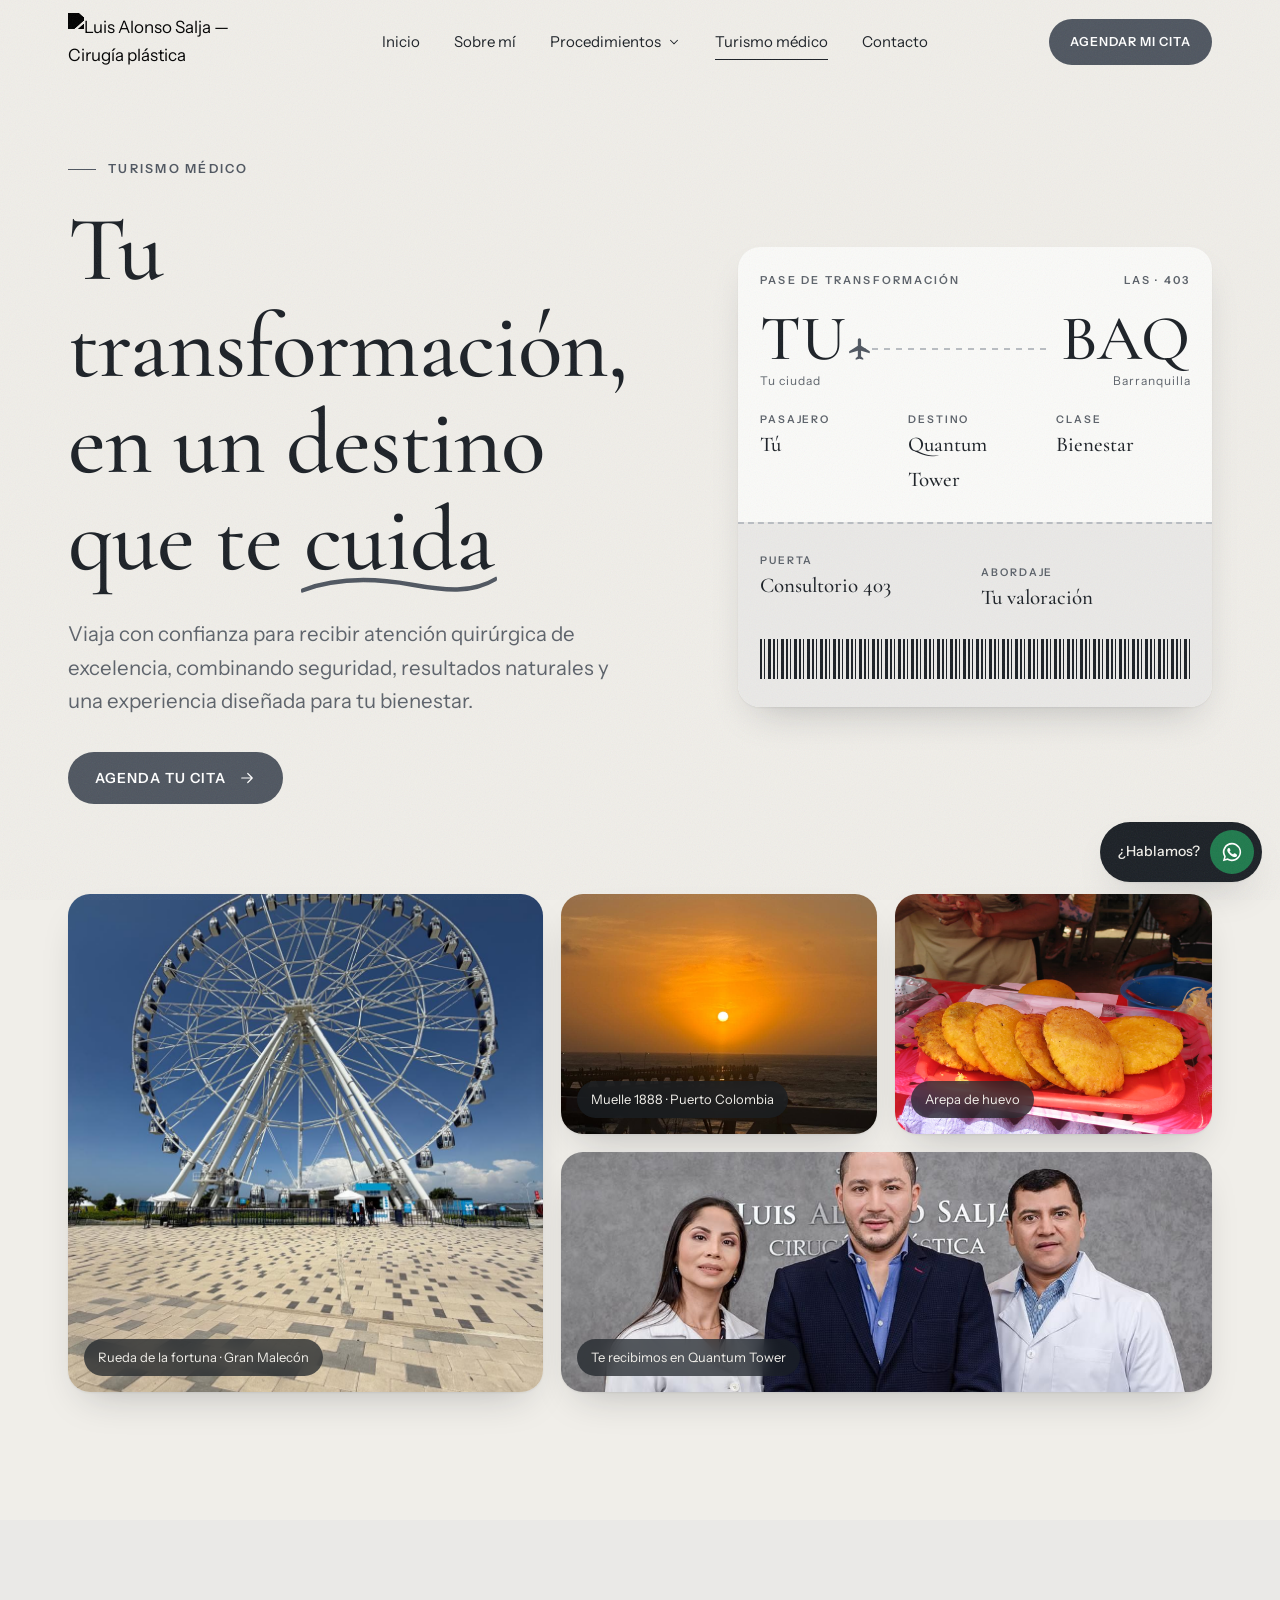
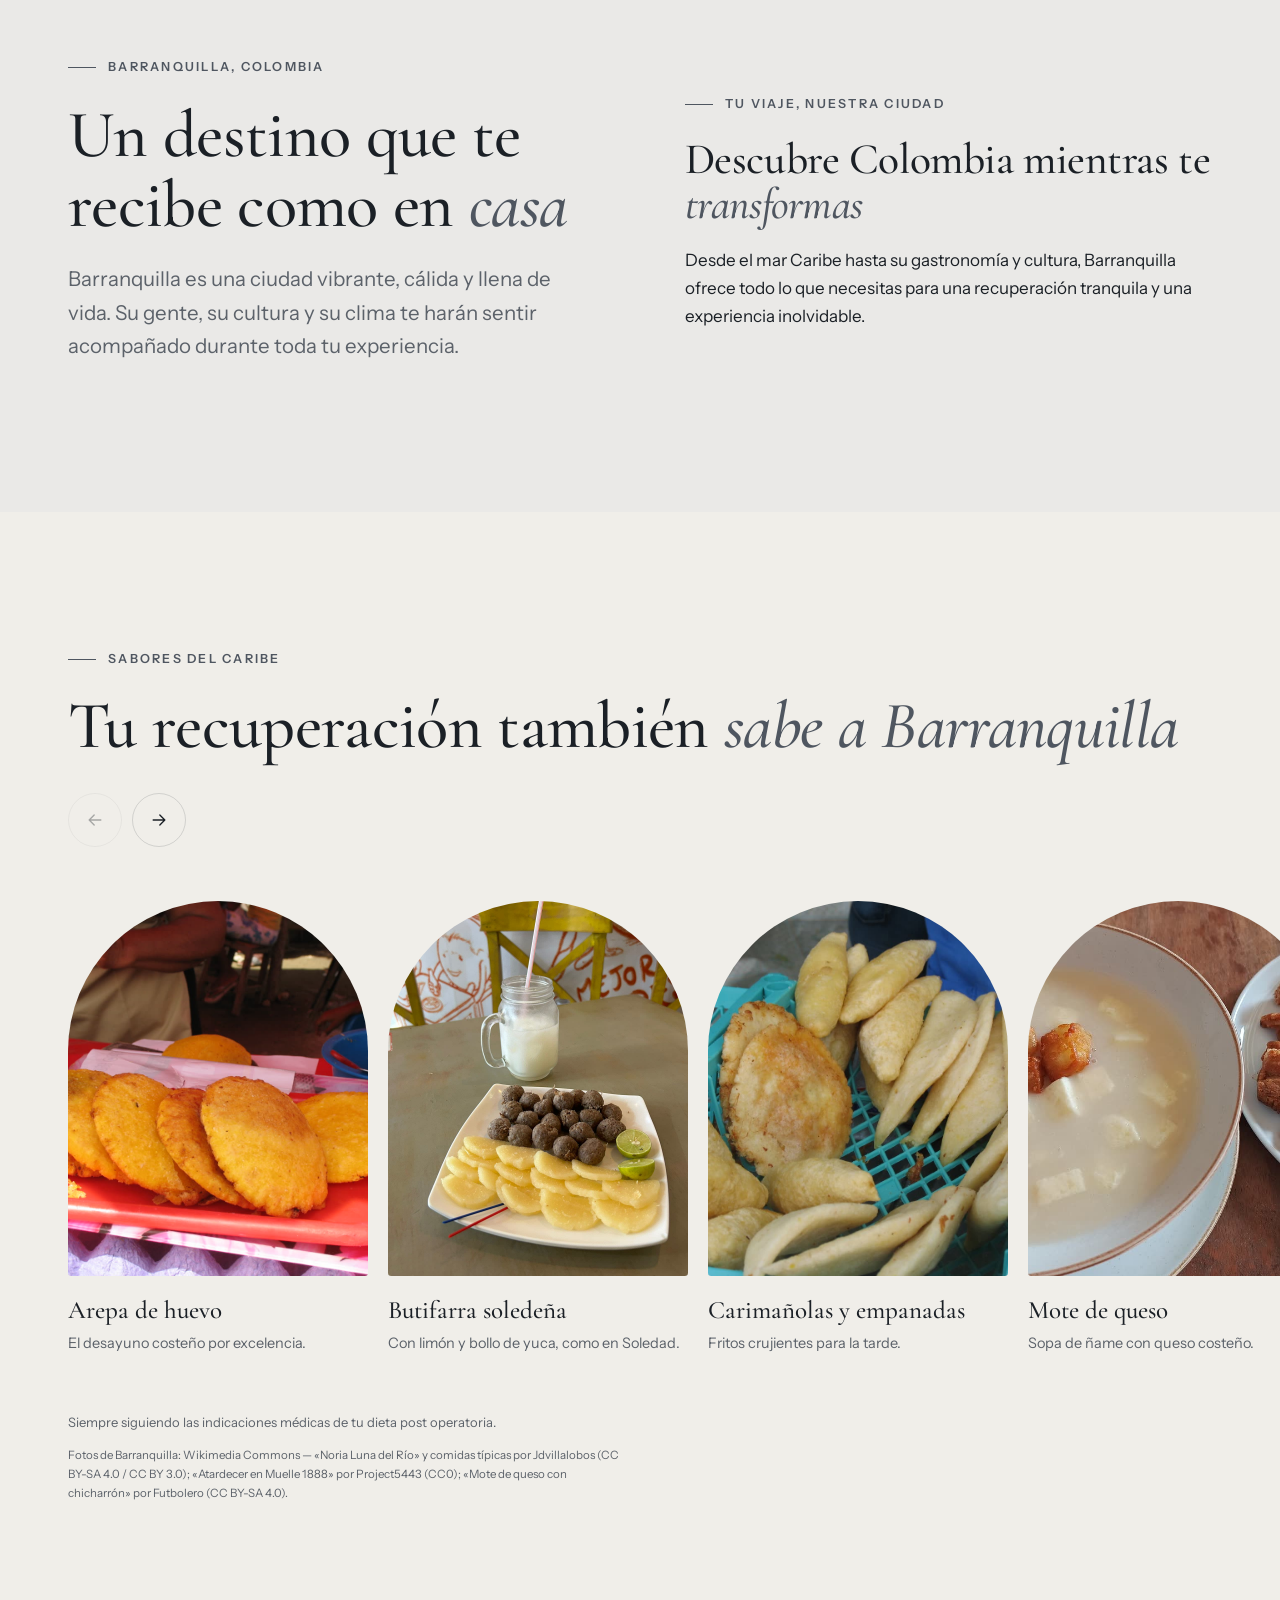
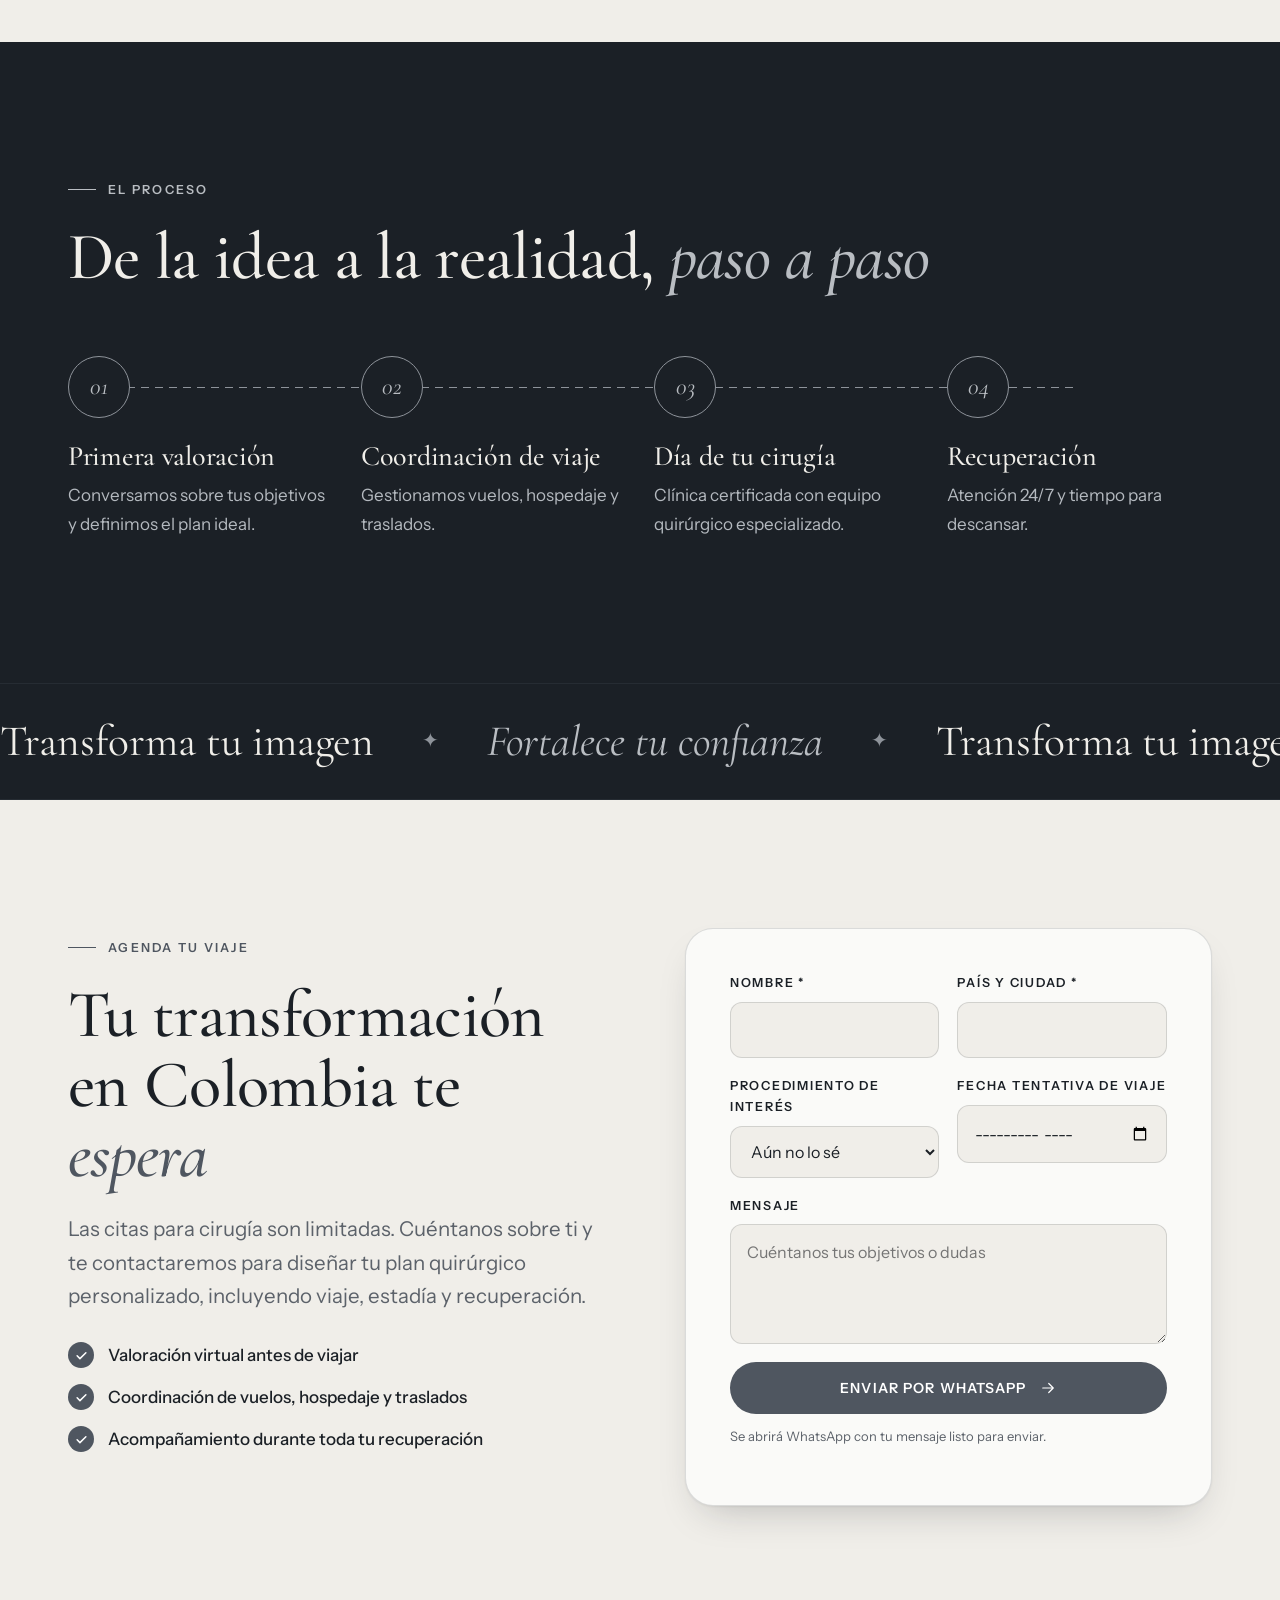
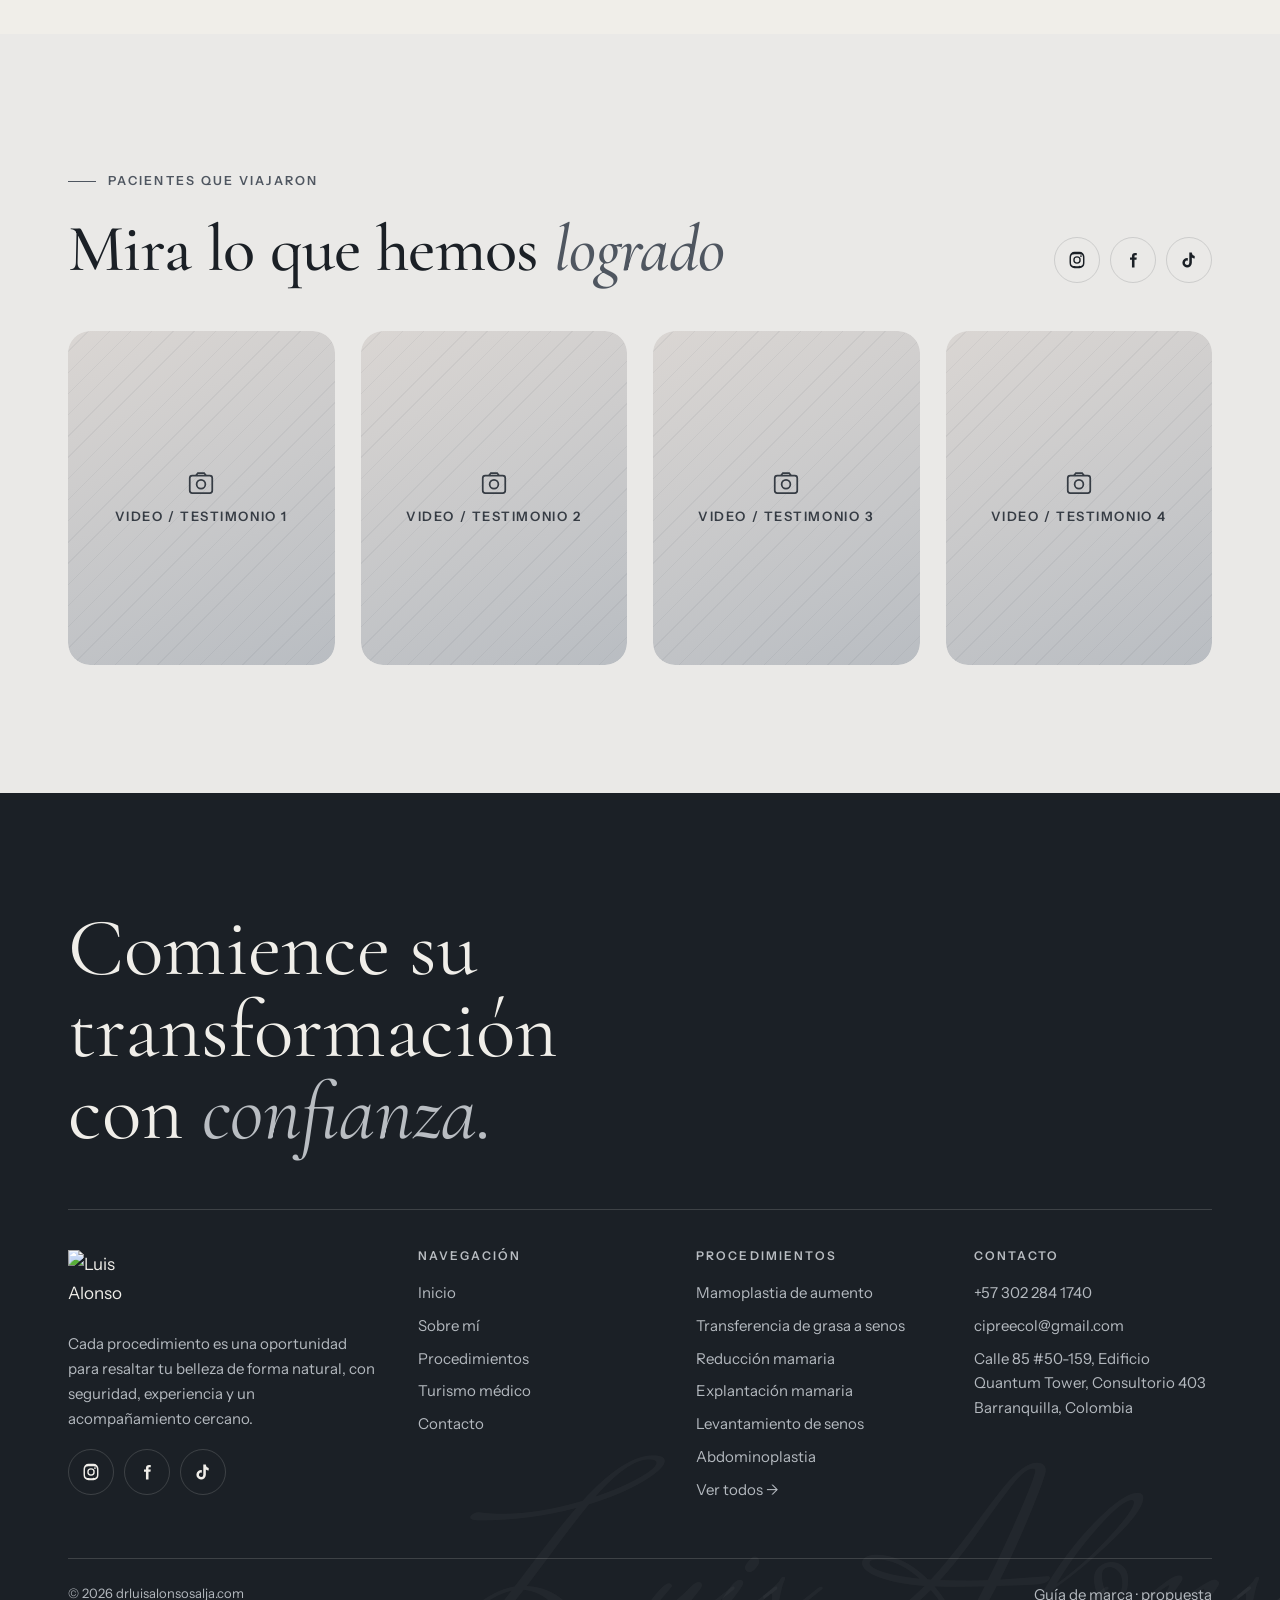
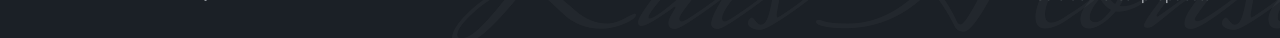
==== commit a8704971: "Turismo médico: fotos del Gran Malecón, Muelle 1888 y comida típica Reemplaza los espacios vacíos de" ====
--- a/turismo-medico.html
+++ b/turismo-medico.html
@@ -63,9 +63,9 @@
 <section class="section" style="padding-top:20px">
   <div class="wrap">
     <div class="mosaic rv">
-      <div class="ph "><span><svg viewBox="0 0 24 24" aria-hidden="true"><rect x="3" y="6" width="18" height="14" rx="2"/><circle cx="12" cy="13" r="3.5"/><path d="M8 6l1.5-2h5L16 6"/></svg>Foto: Barranquilla / malecón</span></div>
-      <div class="ph "><span><svg viewBox="0 0 24 24" aria-hidden="true"><rect x="3" y="6" width="18" height="14" rx="2"/><circle cx="12" cy="13" r="3.5"/><path d="M8 6l1.5-2h5L16 6"/></svg>Foto: mar Caribe</span></div>
-      <div class="ph "><span><svg viewBox="0 0 24 24" aria-hidden="true"><rect x="3" y="6" width="18" height="14" rx="2"/><circle cx="12" cy="13" r="3.5"/><path d="M8 6l1.5-2h5L16 6"/></svg>Foto: gastronomía</span></div>
+      <figure class="photo-frame" style="margin:0"><img src="assets/img/barranquilla/noria.jpg" alt="Rueda de la fortuna Luna del Río en el Gran Malecón de Barranquilla" loading="lazy" width="960" height="1280"><figcaption>Rueda de la fortuna · Gran Malecón</figcaption></figure>
+      <figure class="photo-frame" style="margin:0"><img src="assets/img/barranquilla/muelle.jpg" alt="Atardecer en el Muelle 1888 de Puerto Colombia" loading="lazy" width="960" height="1280" style="object-position:50% 62%"><figcaption>Muelle 1888 · Puerto Colombia</figcaption></figure>
+      <figure class="photo-frame" style="margin:0"><img src="assets/img/barranquilla/arepa.jpg" alt="Arepas de huevo, plato típico de la costa Caribe" loading="lazy" width="1200" height="900"><figcaption>Arepa de huevo</figcaption></figure>
       <figure class="photo-frame" style="margin:0"><img src="assets/img/consultorio/equipo-trio.jpg" alt="El Dr. Luis Alonso Salja con parte de su equipo en el consultorio" loading="lazy" width="1024" height="819" style="object-position:50% 30%"><figcaption>Te recibimos en Quantum Tower</figcaption></figure>
     </div>
   </div>
@@ -82,6 +82,17 @@
       <h3 class="rv" style="font-size:clamp(30px,3.4vw,44px)">Descubre Colombia mientras te <em>transformas</em></h3>
       <p class="rv rv-d1" style="margin-top:18px">Desde el mar Caribe hasta su gastronomía y cultura, Barranquilla ofrece todo lo que necesitas para una recuperación tranquila y una experiencia inolvidable.</p>
     </div>
+  </div>
+</section>
+<section class="section scroller" data-scroller>
+  <div class="wrap">
+    <div class="proc-head">
+      <div><span class="eyebrow">Sabores del Caribe</span><h2 class="rv">Tu recuperación también <em>sabe a Barranquilla</em></h2></div>
+      <div class="team__ctrl"><button class="circle-btn" type="button" data-prev aria-label="Anterior"><svg viewBox="0 0 24 24" fill="none" stroke="currentColor" stroke-width="1.6" stroke-linecap="round" stroke-linejoin="round" aria-hidden="true"><path d="M19 12H5M11 6l-6 6 6 6"/></svg></button><button class="circle-btn" type="button" data-next aria-label="Siguiente"><svg viewBox="0 0 24 24" fill="none" stroke="currentColor" stroke-width="1.6" stroke-linecap="round" stroke-linejoin="round" aria-hidden="true"><path d="M5 12h14M13 6l6 6-6 6"/></svg></button></div>
+    </div>
+    <div class="hs-track"><figure class="food"><img src="assets/img/barranquilla/arepa.jpg" alt="Arepa de huevo" loading="lazy"><figcaption><b>Arepa de huevo</b>El desayuno costeño por excelencia.</figcaption></figure><figure class="food"><img src="assets/img/barranquilla/butifarra.jpg" alt="Butifarra soledeña" loading="lazy"><figcaption><b>Butifarra soledeña</b>Con limón y bollo de yuca, como en Soledad.</figcaption></figure><figure class="food"><img src="assets/img/barranquilla/carimanolas.jpg" alt="Carimañolas y empanadas" loading="lazy"><figcaption><b>Carimañolas y empanadas</b>Fritos crujientes para la tarde.</figcaption></figure><figure class="food"><img src="assets/img/barranquilla/mote.jpg" alt="Mote de queso" loading="lazy"><figcaption><b>Mote de queso</b>Sopa de ñame con queso costeño.</figcaption></figure><figure class="food"><img src="assets/img/barranquilla/sancocho.jpg" alt="Sancocho de guandú" loading="lazy"><figcaption><b>Sancocho de guandú</b>El almuerzo de domingo en familia.</figcaption></figure></div>
+    <p class="fine">Siempre siguiendo las indicaciones médicas de tu dieta post operatoria.</p>
+    <p class="fine credits">Fotos de Barranquilla: Wikimedia Commons — «Noria Luna del Río» y comidas típicas por Jdvillalobos (CC BY-SA 4.0 / CC BY 3.0); «Atardecer en Muelle 1888» por Project5443 (CC0); «Mote de queso con chicharrón» por Futbolero (CC BY-SA 4.0).</p>
   </div>
 </section>
 <section class="section dark">
--- a/css/style.css
+++ b/css/style.css
@@ -799,3 +799,12 @@
   .hero-full__in { padding-top: calc(62svh - 150px); }
   .hero-full h1 { font-size: 40px; }
 }
+
+/* Sabores del Caribe */
+.food { flex: 0 0 clamp(240px, 24vw, 300px); margin: 0; scroll-snap-align: start; }
+.food img { width: 100%; aspect-ratio: 4/5; object-fit: cover; border-radius: 999px 999px var(--r) var(--r); transition: transform 1s var(--ease); }
+.food:hover img { transform: scale(1.03); }
+.food figcaption { margin-top: 14px; font-size: 14.5px; color: var(--muted); }
+.food figcaption b { display: block; font-family: var(--serif); font-weight: 500; font-size: 25px; color: var(--ink); }
+.mosaic img { width: 100%; height: 100%; object-fit: cover; }
+.credits { font-size: 11.5px; margin-top: 8px; }
